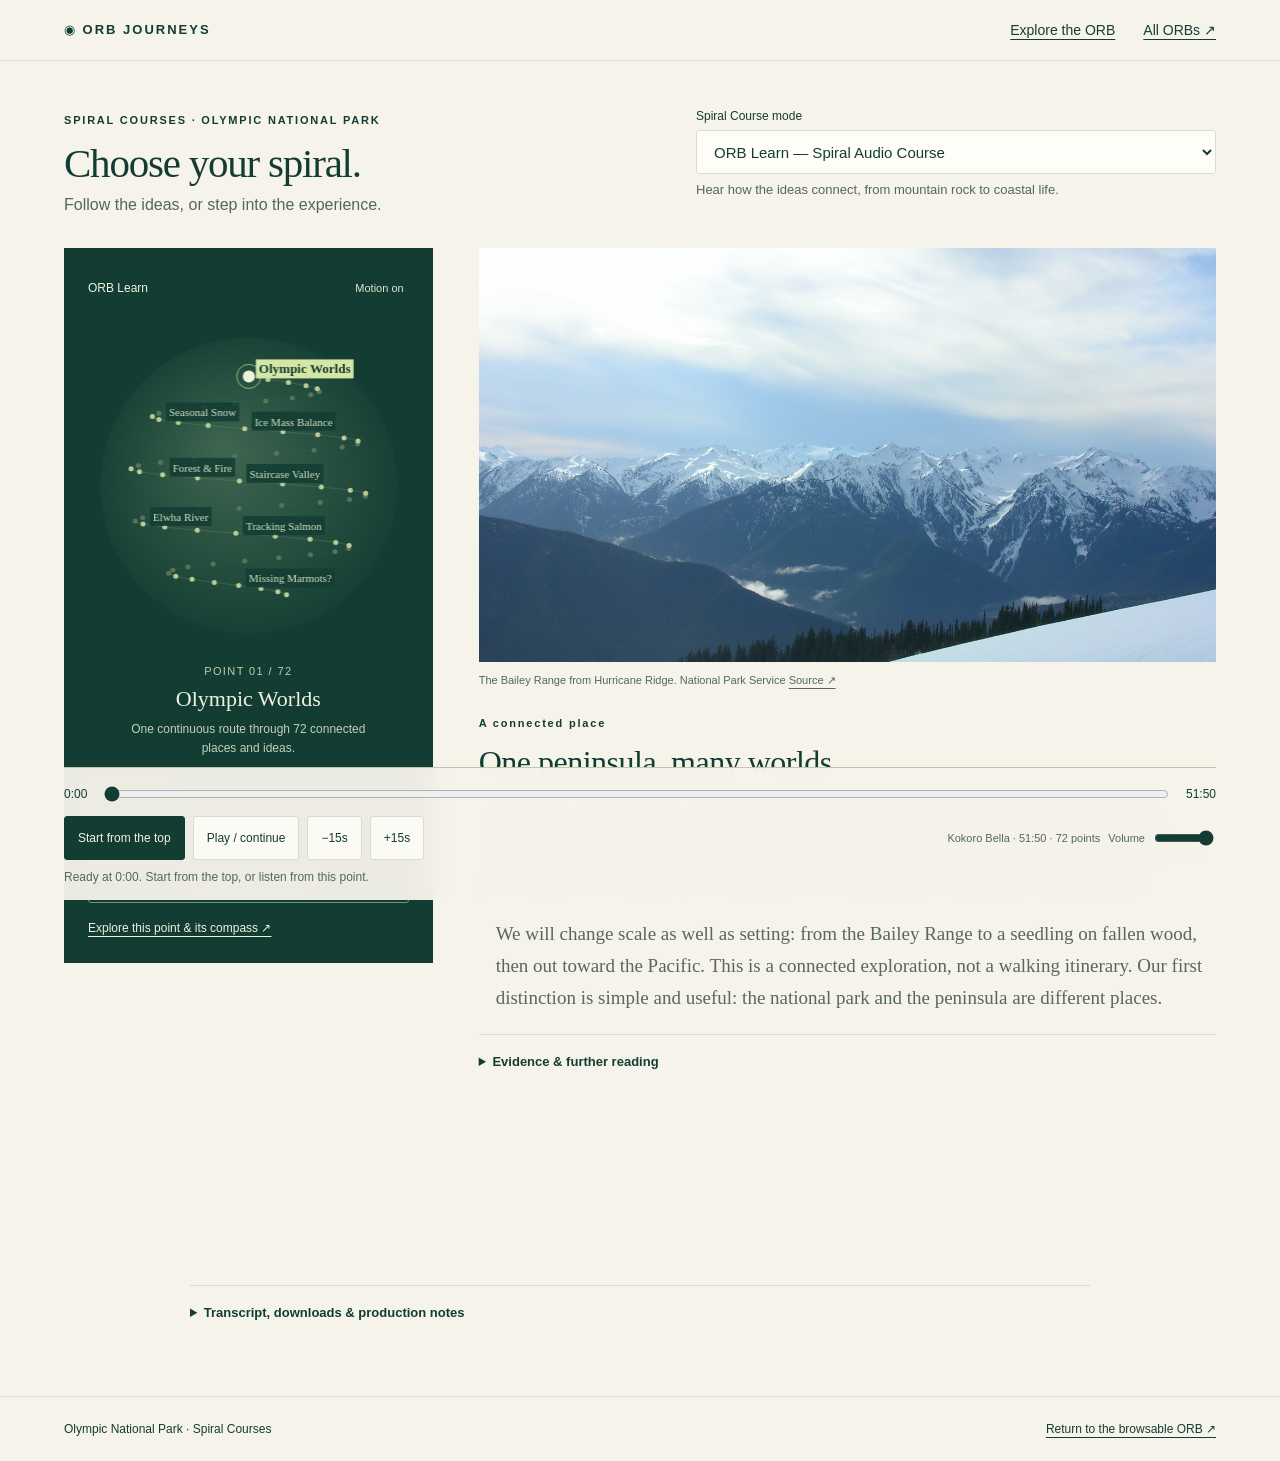
==== courses.html @ cd679525 "Add illustrated Learn and Feel course player Integrate both complete 72-point courses with local Bel" ====
<!doctype html>
<html lang="en"><head><meta charset="utf-8"><meta name="viewport" content="width=device-width, initial-scale=1"><meta name="theme-color" content="#102e29"><meta name="description" content="Explore Olympic through two complete Spiral Courses: ORB Learn and ORB Feel & Experience, with recorded Bella narration and 72 illustrated points."><title>Olympic · Spiral Courses</title><link rel="stylesheet" href="courses.css"></head>
<body><a class="skip" href="#passage">Skip to passage</a>
<header><a href="index.html" class="brand">◉ ORB JOURNEYS</a><nav><a href="index.html">Explore the ORB</a><a href="https://visualizationcreation.github.io/orb-archive/">All ORBs ↗</a></nav></header>
<main><div class="opening"><div><p class="eyebrow">SPIRAL COURSES · OLYMPIC NATIONAL PARK</p><h1>Choose your spiral.</h1><p class="intro">Follow the ideas, or step into the experience.</p></div><div class="mode-control"><label for="course-mode">Spiral Course mode</label><select id="course-mode"><option value="learn">ORB Learn — Spiral Audio Course</option><option value="feel">ORB Feel &amp; Experience — Guided Audio Journey</option></select><p id="mode-description"></p></div></div>
<section class="experience" aria-label="Narrated Olympic course">
<aside class="sphere-panel"><div class="sphere-top"><span id="course-label">ORB Learn</span><button id="motion" aria-pressed="true">Motion on</button></div><canvas id="course-orb" tabindex="0" role="img" aria-label="Course spiral: 72 word-labeled points from top to bottom. Use the point selector below to navigate."></canvas><div class="sphere-caption"><span id="point-counter"></span><strong id="sphere-title"></strong><p>One continuous route through 72 connected places and ideas.</p></div><label for="point-select">Choose a point</label><select id="point-select"></select><button id="listen-point">Listen from this point</button><a id="explore-point" href="index.html">Explore this point &amp; its compass ↗</a></aside>
<div class="subject"><figure><div class="image-stage"><img id="course-image" alt=""></div><figcaption id="image-caption"></figcaption></figure><article id="passage" tabindex="-1"><p class="eyebrow" id="chapter-name"></p><h2 id="point-title"></h2><div id="course-reading"></div><details id="evidence"><summary>Evidence &amp; further reading</summary><ul id="course-sources"></ul></details></article></div>
</section>
<section class="transport" aria-label="Playback controls"><div class="seek-line"><span id="elapsed">0:00</span><input type="range" id="seek" min="0" max="1" step="0.1" value="0" aria-label="Course position"><span id="duration">0:00</span></div><div class="transport-actions"><button id="start" class="primary">Start from the top</button><button id="play" disabled>Play</button><button id="back15" aria-label="Back fifteen seconds">−15s</button><button id="forward15" aria-label="Forward fifteen seconds">+15s</button><button id="resume-saved" hidden>Resume your spiral</button><span id="voice-label">Kokoro Bella · Recorded locally</span><label class="volume">Volume <input id="volume" type="range" min="0" max="1" step="0.05" value="1" aria-label="Narration volume"></label></div><p id="course-status" role="status" aria-live="polite">Preparing the course…</p></section>
<section class="course-details"><details><summary>Transcript, downloads &amp; production notes</summary><p>Both modes follow all 72 points. The highlighted paragraphs use measured narration timings. New illustrations are labeled; photographs retain their source credits. No local model is needed to listen.</p><p><a id="transcript-link" href="learn-course.md" download>Download this transcript</a> · <button id="print-course">Print transcript</button> · <a href="course-media.json">Image provenance</a> · <a href="courses.json">Course records</a></p><div id="audio-downloads"></div><p id="review-note"></p><p>The earlier 30-point recording remains available as a separate <a href="rest.html?start=beginning">historical Rest Journey</a>.</p></details><div id="print-transcript" class="print-only"></div></section>
</main><footer><span>Olympic National Park · Spiral Courses</span><a href="index.html">Return to the browsable ORB ↗</a></footer>
<audio id="course-audio" preload="auto"></audio><audio id="next-audio" preload="auto" hidden></audio><script src="courses-data.js"></script><script src="courses.js"></script></body></html>
---- courses.css ----
:root{--ink:#133d33;--paper:#f6f3eb;--accent:#d4e5a5;--line:#d7ddd0;--muted:#52685c;font-family:"Segoe UI",Arial,sans-serif;color:var(--ink);background:var(--paper);font-synthesis:none}*{box-sizing:border-box}body{margin:0}a{color:inherit;text-underline-offset:4px}button,select,input{font:inherit}button,select{color:inherit;border:1px solid var(--line);background:transparent;border-radius:3px;padding:10px 13px;min-height:44px;cursor:pointer}button:hover{background:#e2e9d4}button:disabled{opacity:.5;cursor:wait}button:focus-visible,select:focus-visible,a:focus-visible,input:focus-visible,canvas:focus-visible{outline:3px solid #849f4e;outline-offset:4px}[hidden]{display:none!important}.skip{position:fixed;top:-80px;left:20px;background:white;padding:12px;z-index:10}.skip:focus{top:10px}header{padding:22px 5vw;border-bottom:1px solid var(--line);display:flex;justify-content:space-between;gap:20px}.brand{font-size:13px;letter-spacing:2px;text-decoration:none;font-weight:700}nav{display:flex;gap:28px;font-size:14px}main{max-width:1560px;margin:auto;padding:40px 5vw 0}.opening{display:grid;grid-template-columns:1.1fr 1fr;gap:60px;align-items:center;margin-bottom:34px}.eyebrow{font-size:11px;letter-spacing:1.8px;font-weight:600;line-height:1.6}.opening h1{font:clamp(32px,3.2vw,49px)/1.1 Georgia,serif;margin:8px 0 10px;letter-spacing:-1.2px}.intro{font-size:16px;margin:0;color:var(--muted)}.mode-control label{font-size:12px;display:block;margin-bottom:7px}.mode-control select{width:100%;font-size:15px;background:#fffdf7}.mode-control p{font-size:13px;color:var(--muted);margin:8px 0}.experience{display:grid;grid-template-columns:minmax(280px,.75fr) minmax(0,1.5fr);gap:46px;align-items:start}.sphere-panel{background:var(--ink);color:#eef2df;padding:22px 24px 28px;position:sticky;top:20px}.sphere-top{display:flex;align-items:center;justify-content:space-between;gap:10px;font-size:12px}.sphere-top button{border:0;padding:5px;font-size:11px;min-height:36px;color:#dce8cf}.sphere-top button:hover{background:#ffffff14}canvas{display:block;width:100%;height:auto;aspect-ratio:1/1.12}.sphere-caption{text-align:center;margin:0 0 24px}.sphere-caption span{display:block;font-size:11px;letter-spacing:1.4px;color:#bdceaa}.sphere-caption strong{display:block;font:22px/1.25 Georgia,serif;margin:8px 0}.sphere-caption p{font-size:12px;color:#c1d0bd;line-height:1.6;margin:8px auto;max-width:260px}.sphere-panel label{display:block;font-size:12px;margin-bottom:8px}.sphere-panel select{width:100%;background:#214c40;border-color:#567764;font-size:12px;color:#eff2e5}.sphere-panel option{background:#163d32}.sphere-panel>a{display:block;font-size:12px;margin-top:18px}.sphere-panel>button{margin-top:10px;border-color:#71917b;font-size:13px;width:100%}.sphere-panel>button:hover{background:#ffffff18}.subject{min-width:0}figure{margin:0}.image-stage{background:#e7e7dc;aspect-ratio:16/9;overflow:hidden;display:grid;place-items:center}#course-image{width:100%;height:100%;object-fit:cover;animation:arrive .5s ease-out}#course-image.contain{object-fit:contain}figcaption{font-size:11px;line-height:1.6;color:var(--muted);margin:10px 0 25px}article h2{font:clamp(26px,2.5vw,37px)/1.16 Georgia,serif;margin:8px 0 20px;letter-spacing:-.5px}#course-reading{font:19px/1.7 Georgia,serif;max-width:760px}#course-reading p{margin:0 0 20px;padding-left:15px;border-left:2px solid transparent;transition:color .2s,border-color .2s}#course-reading p.speaking{border-color:#799750;color:#12372d}#course-reading p:not(.speaking){color:#58695b}details{border-top:1px solid var(--line);padding:16px 0;font-size:13px;line-height:1.7}summary{cursor:pointer;font-weight:600;min-height:28px}#course-sources{padding-left:20px}#course-sources li{margin:7px 0}.transport{position:sticky;bottom:0;background:#f6f3ebf5;backdrop-filter:blur(12px);border-top:1px solid #bdc9ad;padding:16px 0 10px;margin-top:32px;z-index:4}.seek-line{display:flex;align-items:center;gap:15px;font-variant-numeric:tabular-nums;font-size:12px}.seek-line input{flex:1;min-width:0;accent-color:var(--ink)}.transport-actions{display:flex;flex-wrap:wrap;align-items:center;gap:8px;margin-top:12px}.transport-actions button{font-size:12px;background:#fbfaf5}.transport-actions .primary{background:var(--ink);color:#f1f3de;border-color:var(--ink)}.transport-actions .primary:hover{background:#255a44}.transport-actions>span{font-size:11px;margin-left:auto;color:var(--muted)}.volume{display:flex;align-items:center;font-size:11px;gap:7px;color:var(--muted)}.volume input{width:60px;accent-color:var(--ink)}#course-status{font-size:12px;color:var(--muted);margin:10px 0 0;min-height:20px}.course-details{max-width:900px;margin:25px auto 50px}.course-details button{border:0;padding:0;min-height:0;text-decoration:underline;text-underline-offset:4px}#audio-downloads{display:flex;flex-wrap:wrap;gap:9px 20px;font-size:12px}footer{border-top:1px solid var(--line);padding:25px 5vw;display:flex;justify-content:space-between;gap:20px;font-size:12px}.print-only{display:none}@keyframes arrive{from{opacity:.2;transform:scale(1.015)}to{opacity:1;transform:scale(1)}}@media(min-width:1800px){main{padding-left:20px;padding-right:20px}}@media(max-width:850px){main{padding:25px 20px 0}.opening{gap:20px;grid-template-columns:1fr;margin-bottom:25px}.experience{gap:25px;grid-template-columns:minmax(230px,.8fr) minmax(0,1fr)}.sphere-panel{padding:18px}#course-reading{font-size:17px}.transport-actions>span{margin-left:0}}@media(max-width:620px){header{padding:17px 20px}nav{gap:14px;font-size:12px}.brand{font-size:10px;letter-spacing:1px}nav a:last-child{display:none}.experience{display:flex;flex-direction:column}.sphere-panel{width:100%;position:static;padding:18px 20px}.sphere-panel canvas{max-height:360px;aspect-ratio:1/1}.sphere-caption{margin-bottom:15px}.sphere-caption p{display:none}.sphere-panel label,.sphere-panel select{font-size:12px}.subject{width:100%}.mode-control select{font-size:13px}.transport{padding:12px 0 9px}.transport-actions{gap:6px}.transport-actions button{padding:9px 10px;min-height:42px}.transport-actions>span{width:100%;font-size:10px}.volume{display:none}.transport-actions #resume-saved{max-width:100%;white-space:normal;text-align:left}#course-reading{font-size:18px}.opening h1{font-size:34px}footer{flex-direction:column}.course-details{margin-bottom:30px}}@media(prefers-reduced-motion:reduce){*,*::before,*::after{animation:none!important;transition:none!important;scroll-behavior:auto!important}}@media print{header,.opening,.experience,.transport,.course-details>details,footer{display:none!important}main{padding:0;max-width:none}.course-details{margin:0;max-width:none}.print-only{display:block;color:#000;font:11pt/1.5 Georgia,serif}.print-only h1{font-size:24pt}.print-only h2{font-size:15pt;break-after:avoid}.print-only section{break-inside:avoid}.print-only a{color:#000}.print-only p{margin:10pt 0}.print-only small{font:9pt Arial,sans-serif}}
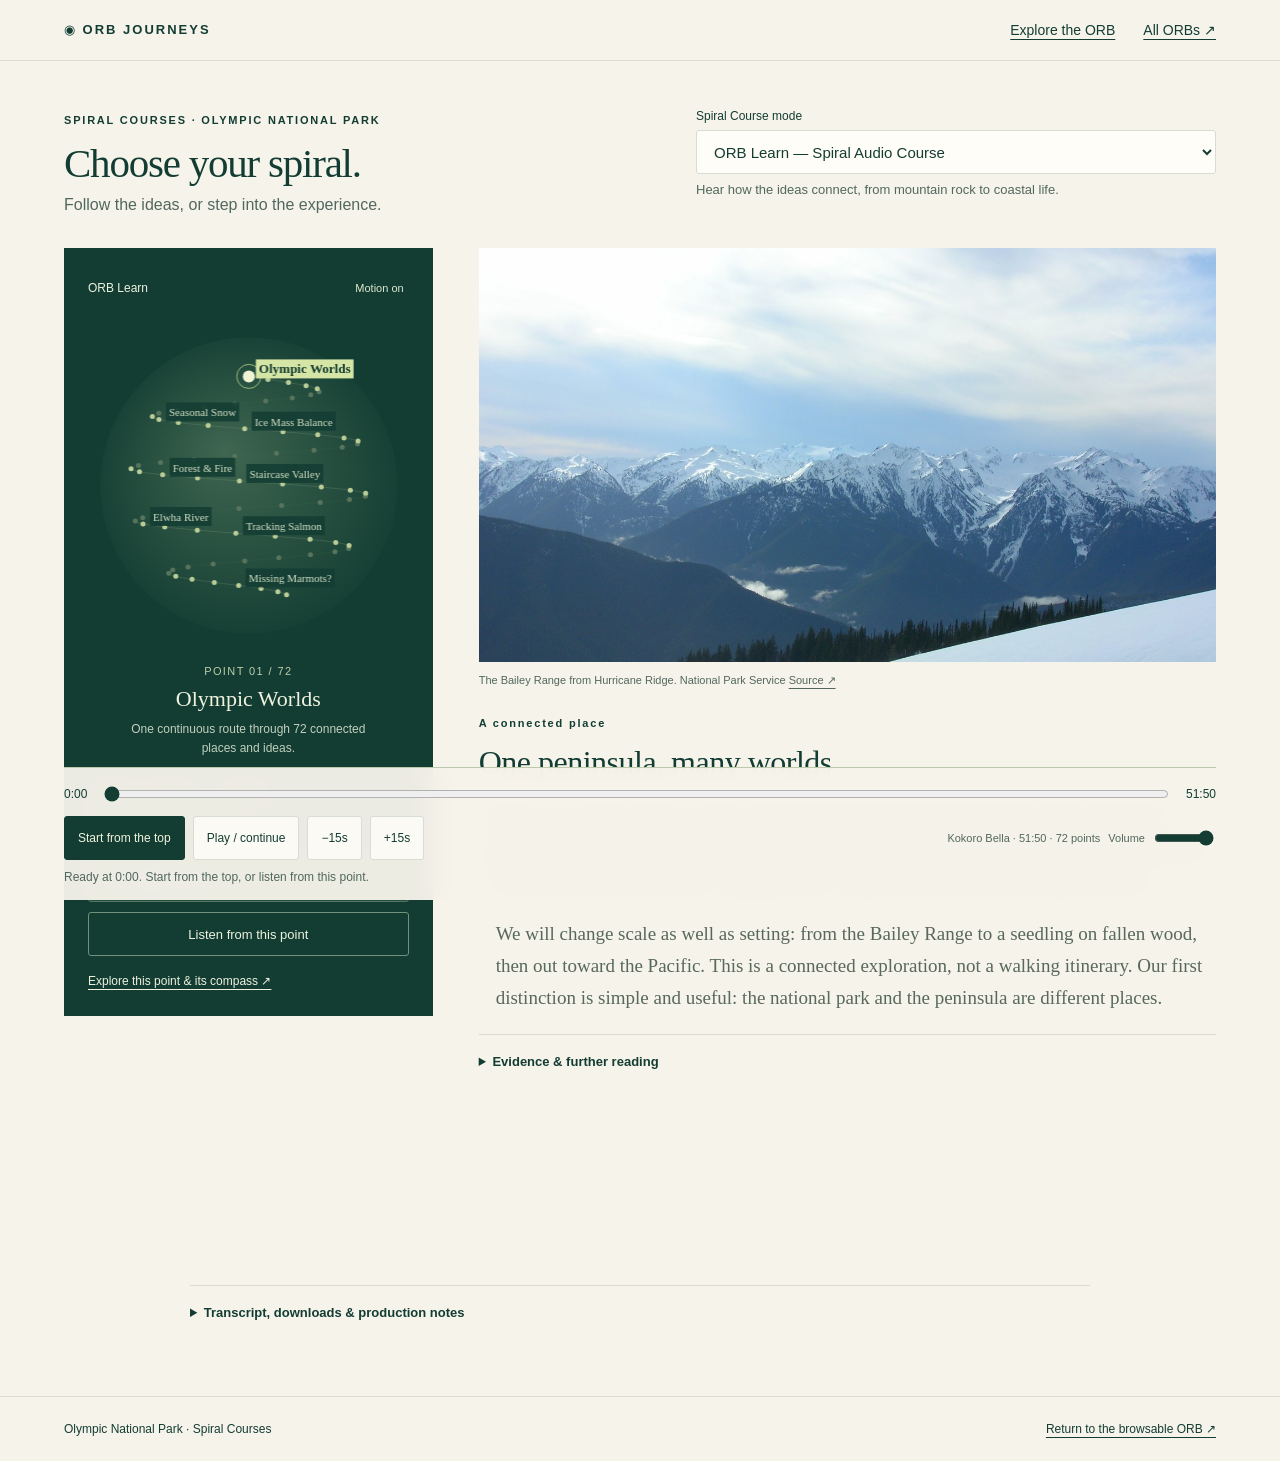
==== commit 1fe48bc7: "Use Up to broaden and Left/Right to rotate Use authored broader/deeper connections for Up/Down in bo" ====
--- a/courses.html
+++ b/courses.html
@@ -1,13 +1,13 @@
-<!doctype html>
-<html lang="en"><head><meta charset="utf-8"><meta name="viewport" content="width=device-width, initial-scale=1"><meta name="theme-color" content="#102e29"><meta name="description" content="Explore Olympic through two complete Spiral Courses: ORB Learn and ORB Feel & Experience, with recorded Bella narration and 72 illustrated points."><title>Olympic · Spiral Courses</title><link rel="stylesheet" href="courses.css"></head>
-<body><a class="skip" href="#passage">Skip to passage</a>
-<header><a href="index.html" class="brand">◉ ORB JOURNEYS</a><nav><a href="index.html">Explore the ORB</a><a href="https://visualizationcreation.github.io/orb-archive/">All ORBs ↗</a></nav></header>
-<main><div class="opening"><div><p class="eyebrow">SPIRAL COURSES · OLYMPIC NATIONAL PARK</p><h1>Choose your spiral.</h1><p class="intro">Follow the ideas, or step into the experience.</p></div><div class="mode-control"><label for="course-mode">Spiral Course mode</label><select id="course-mode"><option value="learn">ORB Learn — Spiral Audio Course</option><option value="feel">ORB Feel &amp; Experience — Guided Audio Journey</option></select><p id="mode-description"></p></div></div>
-<section class="experience" aria-label="Narrated Olympic course">
-<aside class="sphere-panel"><div class="sphere-top"><span id="course-label">ORB Learn</span><button id="motion" aria-pressed="true">Motion on</button></div><canvas id="course-orb" tabindex="0" role="img" aria-label="Course spiral: 72 word-labeled points from top to bottom. Use the point selector below to navigate."></canvas><div class="sphere-caption"><span id="point-counter"></span><strong id="sphere-title"></strong><p>One continuous route through 72 connected places and ideas.</p></div><label for="point-select">Choose a point</label><select id="point-select"></select><button id="listen-point">Listen from this point</button><a id="explore-point" href="index.html">Explore this point &amp; its compass ↗</a></aside>
-<div class="subject"><figure><div class="image-stage"><img id="course-image" alt=""></div><figcaption id="image-caption"></figcaption></figure><article id="passage" tabindex="-1"><p class="eyebrow" id="chapter-name"></p><h2 id="point-title"></h2><div id="course-reading"></div><details id="evidence"><summary>Evidence &amp; further reading</summary><ul id="course-sources"></ul></details></article></div>
-</section>
-<section class="transport" aria-label="Playback controls"><div class="seek-line"><span id="elapsed">0:00</span><input type="range" id="seek" min="0" max="1" step="0.1" value="0" aria-label="Course position"><span id="duration">0:00</span></div><div class="transport-actions"><button id="start" class="primary">Start from the top</button><button id="play" disabled>Play</button><button id="back15" aria-label="Back fifteen seconds">−15s</button><button id="forward15" aria-label="Forward fifteen seconds">+15s</button><button id="resume-saved" hidden>Resume your spiral</button><span id="voice-label">Kokoro Bella · Recorded locally</span><label class="volume">Volume <input id="volume" type="range" min="0" max="1" step="0.05" value="1" aria-label="Narration volume"></label></div><p id="course-status" role="status" aria-live="polite">Preparing the course…</p></section>
-<section class="course-details"><details><summary>Transcript, downloads &amp; production notes</summary><p>Both modes follow all 72 points. The highlighted paragraphs use measured narration timings. New illustrations are labeled; photographs retain their source credits. No local model is needed to listen.</p><p><a id="transcript-link" href="learn-course.md" download>Download this transcript</a> · <button id="print-course">Print transcript</button> · <a href="course-media.json">Image provenance</a> · <a href="courses.json">Course records</a></p><div id="audio-downloads"></div><p id="review-note"></p><p>The earlier 30-point recording remains available as a separate <a href="rest.html?start=beginning">historical Rest Journey</a>.</p></details><div id="print-transcript" class="print-only"></div></section>
-</main><footer><span>Olympic National Park · Spiral Courses</span><a href="index.html">Return to the browsable ORB ↗</a></footer>
-<audio id="course-audio" preload="auto"></audio><audio id="next-audio" preload="auto" hidden></audio><script src="courses-data.js"></script><script src="courses.js"></script></body></html>
+<!doctype html>
+<html lang="en"><head><meta charset="utf-8"><meta name="viewport" content="width=device-width, initial-scale=1"><meta name="theme-color" content="#102e29"><meta name="description" content="Explore Olympic through two complete Spiral Courses: ORB Learn and ORB Feel & Experience, with recorded Bella narration and 72 illustrated points."><title>Olympic · Spiral Courses</title><link rel="stylesheet" href="courses.css"></head>
+<body><a class="skip" href="#passage">Skip to passage</a>
+<header><a href="index.html" class="brand">◉ ORB JOURNEYS</a><nav><a href="index.html">Explore the ORB</a><a href="https://visualizationcreation.github.io/orb-archive/">All ORBs ↗</a></nav></header>
+<main><div class="opening"><div><p class="eyebrow">SPIRAL COURSES · OLYMPIC NATIONAL PARK</p><h1>Choose your spiral.</h1><p class="intro">Follow the ideas, or step into the experience.</p></div><div class="mode-control"><label for="course-mode">Spiral Course mode</label><select id="course-mode"><option value="learn">ORB Learn — Spiral Audio Course</option><option value="feel">ORB Feel &amp; Experience — Guided Audio Journey</option></select><p id="mode-description"></p></div></div>
+<section class="experience" aria-label="Narrated Olympic course">
+<aside class="sphere-panel"><div class="sphere-top"><span id="course-label">ORB Learn</span><button id="motion" aria-pressed="true">Motion on</button></div><canvas id="course-orb" tabindex="0" role="img" aria-label="Course spiral: 72 word-labeled points from top to bottom. Up broadens; Down deepens; Left and Right rotate. Brackets select previous and next course points."></canvas><div class="sphere-caption"><span id="point-counter"></span><strong id="sphere-title"></strong><p>One continuous route through 72 connected places and ideas.</p></div><p class="keyboard-guide">↑ Broader · ↓ Deeper · ← / → Rotate<br>[ / ] Previous / next course point</p><label for="point-select">Choose a point</label><select id="point-select"></select><button id="listen-point">Listen from this point</button><a id="explore-point" href="index.html">Explore this point &amp; its compass ↗</a></aside>
+<div class="subject"><figure><div class="image-stage"><img id="course-image" alt=""></div><figcaption id="image-caption"></figcaption></figure><article id="passage" tabindex="-1"><p class="eyebrow" id="chapter-name"></p><h2 id="point-title"></h2><div id="course-reading"></div><details id="evidence"><summary>Evidence &amp; further reading</summary><ul id="course-sources"></ul></details></article></div>
+</section>
+<section class="transport" aria-label="Playback controls"><div class="seek-line"><span id="elapsed">0:00</span><input type="range" id="seek" min="0" max="1" step="0.1" value="0" aria-label="Course position"><span id="duration">0:00</span></div><div class="transport-actions"><button id="start" class="primary">Start from the top</button><button id="play" disabled>Play</button><button id="back15" aria-label="Back fifteen seconds">−15s</button><button id="forward15" aria-label="Forward fifteen seconds">+15s</button><button id="resume-saved" hidden>Resume your spiral</button><span id="voice-label">Kokoro Bella · Recorded locally</span><label class="volume">Volume <input id="volume" type="range" min="0" max="1" step="0.05" value="1" aria-label="Narration volume"></label></div><p id="course-status" role="status" aria-live="polite">Preparing the course…</p></section>
+<section class="course-details"><details><summary>Transcript, downloads &amp; production notes</summary><p>Both modes follow all 72 points. The highlighted paragraphs use measured narration timings. New illustrations are labeled; photographs retain their source credits. No local model is needed to listen.</p><p><a id="transcript-link" href="learn-course.md" download>Download this transcript</a> · <button id="print-course">Print transcript</button> · <a href="course-media.json">Image provenance</a> · <a href="courses.json">Course records</a></p><div id="audio-downloads"></div><p id="review-note"></p><p>The earlier 30-point recording remains available as a separate <a href="rest.html?start=beginning">historical Rest Journey</a>.</p></details><div id="print-transcript" class="print-only"></div></section>
+</main><footer><span>Olympic National Park · Spiral Courses</span><a href="index.html">Return to the browsable ORB ↗</a></footer>
+<audio id="course-audio" preload="auto"></audio><audio id="next-audio" preload="auto" hidden></audio><script src="courses-data.js"></script><script src="courses.js"></script></body></html>
--- a/courses.css
+++ b/courses.css
@@ -1 +1,3 @@
-:root{--ink:#133d33;--paper:#f6f3eb;--accent:#d4e5a5;--line:#d7ddd0;--muted:#52685c;font-family:"Segoe UI",Arial,sans-serif;color:var(--ink);background:var(--paper);font-synthesis:none}*{box-sizing:border-box}body{margin:0}a{color:inherit;text-underline-offset:4px}button,select,input{font:inherit}button,select{color:inherit;border:1px solid var(--line);background:transparent;border-radius:3px;padding:10px 13px;min-height:44px;cursor:pointer}button:hover{background:#e2e9d4}button:disabled{opacity:.5;cursor:wait}button:focus-visible,select:focus-visible,a:focus-visible,input:focus-visible,canvas:focus-visible{outline:3px solid #849f4e;outline-offset:4px}[hidden]{display:none!important}.skip{position:fixed;top:-80px;left:20px;background:white;padding:12px;z-index:10}.skip:focus{top:10px}header{padding:22px 5vw;border-bottom:1px solid var(--line);display:flex;justify-content:space-between;gap:20px}.brand{font-size:13px;letter-spacing:2px;text-decoration:none;font-weight:700}nav{display:flex;gap:28px;font-size:14px}main{max-width:1560px;margin:auto;padding:40px 5vw 0}.opening{display:grid;grid-template-columns:1.1fr 1fr;gap:60px;align-items:center;margin-bottom:34px}.eyebrow{font-size:11px;letter-spacing:1.8px;font-weight:600;line-height:1.6}.opening h1{font:clamp(32px,3.2vw,49px)/1.1 Georgia,serif;margin:8px 0 10px;letter-spacing:-1.2px}.intro{font-size:16px;margin:0;color:var(--muted)}.mode-control label{font-size:12px;display:block;margin-bottom:7px}.mode-control select{width:100%;font-size:15px;background:#fffdf7}.mode-control p{font-size:13px;color:var(--muted);margin:8px 0}.experience{display:grid;grid-template-columns:minmax(280px,.75fr) minmax(0,1.5fr);gap:46px;align-items:start}.sphere-panel{background:var(--ink);color:#eef2df;padding:22px 24px 28px;position:sticky;top:20px}.sphere-top{display:flex;align-items:center;justify-content:space-between;gap:10px;font-size:12px}.sphere-top button{border:0;padding:5px;font-size:11px;min-height:36px;color:#dce8cf}.sphere-top button:hover{background:#ffffff14}canvas{display:block;width:100%;height:auto;aspect-ratio:1/1.12}.sphere-caption{text-align:center;margin:0 0 24px}.sphere-caption span{display:block;font-size:11px;letter-spacing:1.4px;color:#bdceaa}.sphere-caption strong{display:block;font:22px/1.25 Georgia,serif;margin:8px 0}.sphere-caption p{font-size:12px;color:#c1d0bd;line-height:1.6;margin:8px auto;max-width:260px}.sphere-panel label{display:block;font-size:12px;margin-bottom:8px}.sphere-panel select{width:100%;background:#214c40;border-color:#567764;font-size:12px;color:#eff2e5}.sphere-panel option{background:#163d32}.sphere-panel>a{display:block;font-size:12px;margin-top:18px}.sphere-panel>button{margin-top:10px;border-color:#71917b;font-size:13px;width:100%}.sphere-panel>button:hover{background:#ffffff18}.subject{min-width:0}figure{margin:0}.image-stage{background:#e7e7dc;aspect-ratio:16/9;overflow:hidden;display:grid;place-items:center}#course-image{width:100%;height:100%;object-fit:cover;animation:arrive .5s ease-out}#course-image.contain{object-fit:contain}figcaption{font-size:11px;line-height:1.6;color:var(--muted);margin:10px 0 25px}article h2{font:clamp(26px,2.5vw,37px)/1.16 Georgia,serif;margin:8px 0 20px;letter-spacing:-.5px}#course-reading{font:19px/1.7 Georgia,serif;max-width:760px}#course-reading p{margin:0 0 20px;padding-left:15px;border-left:2px solid transparent;transition:color .2s,border-color .2s}#course-reading p.speaking{border-color:#799750;color:#12372d}#course-reading p:not(.speaking){color:#58695b}details{border-top:1px solid var(--line);padding:16px 0;font-size:13px;line-height:1.7}summary{cursor:pointer;font-weight:600;min-height:28px}#course-sources{padding-left:20px}#course-sources li{margin:7px 0}.transport{position:sticky;bottom:0;background:#f6f3ebf5;backdrop-filter:blur(12px);border-top:1px solid #bdc9ad;padding:16px 0 10px;margin-top:32px;z-index:4}.seek-line{display:flex;align-items:center;gap:15px;font-variant-numeric:tabular-nums;font-size:12px}.seek-line input{flex:1;min-width:0;accent-color:var(--ink)}.transport-actions{display:flex;flex-wrap:wrap;align-items:center;gap:8px;margin-top:12px}.transport-actions button{font-size:12px;background:#fbfaf5}.transport-actions .primary{background:var(--ink);color:#f1f3de;border-color:var(--ink)}.transport-actions .primary:hover{background:#255a44}.transport-actions>span{font-size:11px;margin-left:auto;color:var(--muted)}.volume{display:flex;align-items:center;font-size:11px;gap:7px;color:var(--muted)}.volume input{width:60px;accent-color:var(--ink)}#course-status{font-size:12px;color:var(--muted);margin:10px 0 0;min-height:20px}.course-details{max-width:900px;margin:25px auto 50px}.course-details button{border:0;padding:0;min-height:0;text-decoration:underline;text-underline-offset:4px}#audio-downloads{display:flex;flex-wrap:wrap;gap:9px 20px;font-size:12px}footer{border-top:1px solid var(--line);padding:25px 5vw;display:flex;justify-content:space-between;gap:20px;font-size:12px}.print-only{display:none}@keyframes arrive{from{opacity:.2;transform:scale(1.015)}to{opacity:1;transform:scale(1)}}@media(min-width:1800px){main{padding-left:20px;padding-right:20px}}@media(max-width:850px){main{padding:25px 20px 0}.opening{gap:20px;grid-template-columns:1fr;margin-bottom:25px}.experience{gap:25px;grid-template-columns:minmax(230px,.8fr) minmax(0,1fr)}.sphere-panel{padding:18px}#course-reading{font-size:17px}.transport-actions>span{margin-left:0}}@media(max-width:620px){header{padding:17px 20px}nav{gap:14px;font-size:12px}.brand{font-size:10px;letter-spacing:1px}nav a:last-child{display:none}.experience{display:flex;flex-direction:column}.sphere-panel{width:100%;position:static;padding:18px 20px}.sphere-panel canvas{max-height:360px;aspect-ratio:1/1}.sphere-caption{margin-bottom:15px}.sphere-caption p{display:none}.sphere-panel label,.sphere-panel select{font-size:12px}.subject{width:100%}.mode-control select{font-size:13px}.transport{padding:12px 0 9px}.transport-actions{gap:6px}.transport-actions button{padding:9px 10px;min-height:42px}.transport-actions>span{width:100%;font-size:10px}.volume{display:none}.transport-actions #resume-saved{max-width:100%;white-space:normal;text-align:left}#course-reading{font-size:18px}.opening h1{font-size:34px}footer{flex-direction:column}.course-details{margin-bottom:30px}}@media(prefers-reduced-motion:reduce){*,*::before,*::after{animation:none!important;transition:none!important;scroll-behavior:auto!important}}@media print{header,.opening,.experience,.transport,.course-details>details,footer{display:none!important}main{padding:0;max-width:none}.course-details{margin:0;max-width:none}.print-only{display:block;color:#000;font:11pt/1.5 Georgia,serif}.print-only h1{font-size:24pt}.print-only h2{font-size:15pt;break-after:avoid}.print-only section{break-inside:avoid}.print-only a{color:#000}.print-only p{margin:10pt 0}.print-only small{font:9pt Arial,sans-serif}}
+:root{--ink:#133d33;--paper:#f6f3eb;--accent:#d4e5a5;--line:#d7ddd0;--muted:#52685c;font-family:"Segoe UI",Arial,sans-serif;color:var(--ink);background:var(--paper);font-synthesis:none}*{box-sizing:border-box}body{margin:0}a{color:inherit;text-underline-offset:4px}button,select,input{font:inherit}button,select{color:inherit;border:1px solid var(--line);background:transparent;border-radius:3px;padding:10px 13px;min-height:44px;cursor:pointer}button:hover{background:#e2e9d4}button:disabled{opacity:.5;cursor:wait}button:focus-visible,select:focus-visible,a:focus-visible,input:focus-visible,canvas:focus-visible{outline:3px solid #849f4e;outline-offset:4px}[hidden]{display:none!important}.skip{position:fixed;top:-80px;left:20px;background:white;padding:12px;z-index:10}.skip:focus{top:10px}header{padding:22px 5vw;border-bottom:1px solid var(--line);display:flex;justify-content:space-between;gap:20px}.brand{font-size:13px;letter-spacing:2px;text-decoration:none;font-weight:700}nav{display:flex;gap:28px;font-size:14px}main{max-width:1560px;margin:auto;padding:40px 5vw 0}.opening{display:grid;grid-template-columns:1.1fr 1fr;gap:60px;align-items:center;margin-bottom:34px}.eyebrow{font-size:11px;letter-spacing:1.8px;font-weight:600;line-height:1.6}.opening h1{font:clamp(32px,3.2vw,49px)/1.1 Georgia,serif;margin:8px 0 10px;letter-spacing:-1.2px}.intro{font-size:16px;margin:0;color:var(--muted)}.mode-control label{font-size:12px;display:block;margin-bottom:7px}.mode-control select{width:100%;font-size:15px;background:#fffdf7}.mode-control p{font-size:13px;color:var(--muted);margin:8px 0}.experience{display:grid;grid-template-columns:minmax(280px,.75fr) minmax(0,1.5fr);gap:46px;align-items:start}.sphere-panel{background:var(--ink);color:#eef2df;padding:22px 24px 28px;position:sticky;top:20px}.sphere-top{display:flex;align-items:center;justify-content:space-between;gap:10px;font-size:12px}.sphere-top button{border:0;padding:5px;font-size:11px;min-height:36px;color:#dce8cf}.sphere-top button:hover{background:#ffffff14}canvas{display:block;width:100%;height:auto;aspect-ratio:1/1.12}.sphere-caption{text-align:center;margin:0 0 24px}.sphere-caption span{display:block;font-size:11px;letter-spacing:1.4px;color:#bdceaa}.sphere-caption strong{display:block;font:22px/1.25 Georgia,serif;margin:8px 0}.sphere-caption p{font-size:12px;color:#c1d0bd;line-height:1.6;margin:8px auto;max-width:260px}.sphere-panel label{display:block;font-size:12px;margin-bottom:8px}.sphere-panel select{width:100%;background:#214c40;border-color:#567764;font-size:12px;color:#eff2e5}.sphere-panel option{background:#163d32}.sphere-panel>a{display:block;font-size:12px;margin-top:18px}.sphere-panel>button{margin-top:10px;border-color:#71917b;font-size:13px;width:100%}.sphere-panel>button:hover{background:#ffffff18}.subject{min-width:0}figure{margin:0}.image-stage{background:#e7e7dc;aspect-ratio:16/9;overflow:hidden;display:grid;place-items:center}#course-image{width:100%;height:100%;object-fit:cover;animation:arrive .5s ease-out}#course-image.contain{object-fit:contain}figcaption{font-size:11px;line-height:1.6;color:var(--muted);margin:10px 0 25px}article h2{font:clamp(26px,2.5vw,37px)/1.16 Georgia,serif;margin:8px 0 20px;letter-spacing:-.5px}#course-reading{font:19px/1.7 Georgia,serif;max-width:760px}#course-reading p{margin:0 0 20px;padding-left:15px;border-left:2px solid transparent;transition:color .2s,border-color .2s}#course-reading p.speaking{border-color:#799750;color:#12372d}#course-reading p:not(.speaking){color:#58695b}details{border-top:1px solid var(--line);padding:16px 0;font-size:13px;line-height:1.7}summary{cursor:pointer;font-weight:600;min-height:28px}#course-sources{padding-left:20px}#course-sources li{margin:7px 0}.transport{position:sticky;bottom:0;background:#f6f3ebf5;backdrop-filter:blur(12px);border-top:1px solid #bdc9ad;padding:16px 0 10px;margin-top:32px;z-index:4}.seek-line{display:flex;align-items:center;gap:15px;font-variant-numeric:tabular-nums;font-size:12px}.seek-line input{flex:1;min-width:0;accent-color:var(--ink)}.transport-actions{display:flex;flex-wrap:wrap;align-items:center;gap:8px;margin-top:12px}.transport-actions button{font-size:12px;background:#fbfaf5}.transport-actions .primary{background:var(--ink);color:#f1f3de;border-color:var(--ink)}.transport-actions .primary:hover{background:#255a44}.transport-actions>span{font-size:11px;margin-left:auto;color:var(--muted)}.volume{display:flex;align-items:center;font-size:11px;gap:7px;color:var(--muted)}.volume input{width:60px;accent-color:var(--ink)}#course-status{font-size:12px;color:var(--muted);margin:10px 0 0;min-height:20px}.course-details{max-width:900px;margin:25px auto 50px}.course-details button{border:0;padding:0;min-height:0;text-decoration:underline;text-underline-offset:4px}#audio-downloads{display:flex;flex-wrap:wrap;gap:9px 20px;font-size:12px}footer{border-top:1px solid var(--line);padding:25px 5vw;display:flex;justify-content:space-between;gap:20px;font-size:12px}.print-only{display:none}@keyframes arrive{from{opacity:.2;transform:scale(1.015)}to{opacity:1;transform:scale(1)}}@media(min-width:1800px){main{padding-left:20px;padding-right:20px}}@media(max-width:850px){main{padding:25px 20px 0}.opening{gap:20px;grid-template-columns:1fr;margin-bottom:25px}.experience{gap:25px;grid-template-columns:minmax(230px,.8fr) minmax(0,1fr)}.sphere-panel{padding:18px}#course-reading{font-size:17px}.transport-actions>span{margin-left:0}}@media(max-width:620px){header{padding:17px 20px}nav{gap:14px;font-size:12px}.brand{font-size:10px;letter-spacing:1px}nav a:last-child{display:none}.experience{display:flex;flex-direction:column}.sphere-panel{width:100%;position:static;padding:18px 20px}.sphere-panel canvas{max-height:360px;aspect-ratio:1/1}.sphere-caption{margin-bottom:15px}.sphere-caption p{display:none}.sphere-panel label,.sphere-panel select{font-size:12px}.subject{width:100%}.mode-control select{font-size:13px}.transport{padding:12px 0 9px}.transport-actions{gap:6px}.transport-actions button{padding:9px 10px;min-height:42px}.transport-actions>span{width:100%;font-size:10px}.volume{display:none}.transport-actions #resume-saved{max-width:100%;white-space:normal;text-align:left}#course-reading{font-size:18px}.opening h1{font-size:34px}footer{flex-direction:column}.course-details{margin-bottom:30px}}@media(prefers-reduced-motion:reduce){*,*::before,*::after{animation:none!important;transition:none!important;scroll-behavior:auto!important}}@media print{header,.opening,.experience,.transport,.course-details>details,footer{display:none!important}main{padding:0;max-width:none}.course-details{margin:0;max-width:none}.print-only{display:block;color:#000;font:11pt/1.5 Georgia,serif}.print-only h1{font-size:24pt}.print-only h2{font-size:15pt;break-after:avoid}.print-only section{break-inside:avoid}.print-only a{color:#000}.print-only p{margin:10pt 0}.print-only small{font:9pt Arial,sans-serif}}
+
+.keyboard-guide{font-size:11px;line-height:1.7;color:#c1d0bd;margin:16px 0}
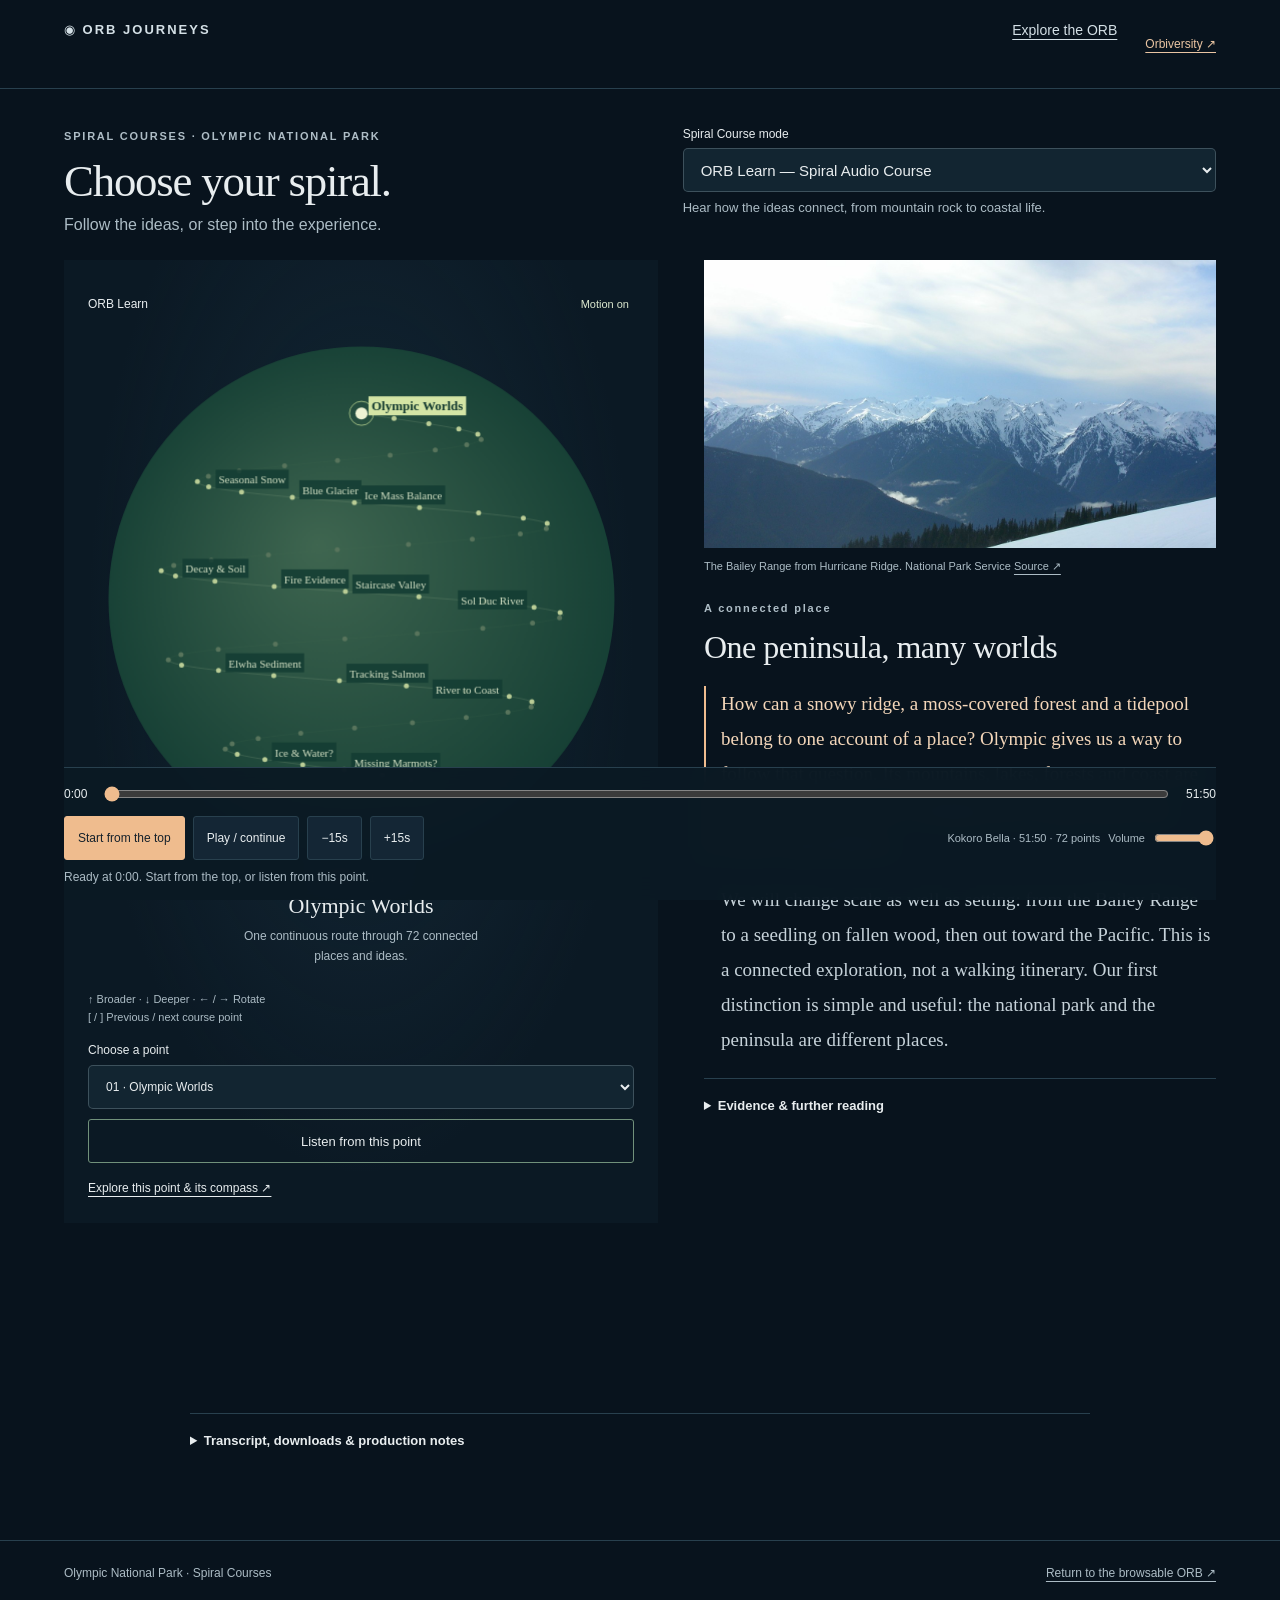
==== commit 1c6cc571: "Unify Olympic readers with Orbiversity Apply a spacious responsive night palette to the atlas and it" ====
--- a/courses.html
+++ b/courses.html
@@ -1,13 +1,462 @@
 <!doctype html>
-<html lang="en"><head><meta charset="utf-8"><meta name="viewport" content="width=device-width, initial-scale=1"><meta name="theme-color" content="#102e29"><meta name="description" content="Explore Olympic through two complete Spiral Courses: ORB Learn and ORB Feel & Experience, with recorded Bella narration and 72 illustrated points."><title>Olympic · Spiral Courses</title><link rel="stylesheet" href="courses.css"></head>
-<body><a class="skip" href="#passage">Skip to passage</a>
+<html lang="en"><head><meta charset="utf-8"><meta name="viewport" content="width=device-width, initial-scale=1"><meta name="theme-color" content="#102e29"><meta name="description" content="Explore Olympic through two complete Spiral Courses: ORB Learn and ORB Feel & Experience, with recorded Bella narration and 72 illustrated points."><title>Olympic · Spiral Courses</title><link rel="stylesheet" href="courses.css?v=forest-1"><!-- ORB-READER-STANDARD:STYLE:START -->
+<style id="orb-reader-standard">
+/* ORB reader standard 1.0.0. Presentation only; authored content keeps its identity. */
+@media screen {
+html:has(body[data-orb-reader]){color-scheme:dark;background:#08131d;scroll-padding-top:24px}
+body[data-orb-reader]{background:#08131d;color:#e8edef;font-family:Inter,"Segoe UI",Arial,sans-serif;font-synthesis:none;--reader-ink:#e8edef;--reader-muted:#acbcc5;--reader-line:#b5c9d326;--reader-accent:#efbc8e}
+body[data-orb-reader] :is(button,input,textarea,select){font-family:inherit}
+body[data-orb-reader] :is(button,summary,select){min-height:44px;touch-action:manipulation}
+body[data-orb-reader] :is(a,button,summary,input,textarea,select):focus-visible{outline:2px solid #efbc8e;outline-offset:4px}
+body[data-orb-reader] :is(button,a,summary){transition:color .18s,background-color .18s,border-color .18s}
+body[data-orb-reader] :is(input:not([type=range]):not([type=checkbox]):not([type=radio]),textarea,select){background:#122531;color:#e8edef;border-color:#b5c9d344;border-radius:5px}
+body[data-orb-reader] :is(dialog,.modal){background:#10222e;color:#e8edef;border-color:#b5c9d340;border-radius:8px}
+body[data-orb-reader] dialog::backdrop{background:#020812bd;backdrop-filter:blur(6px)}
+body[data-orb-reader] :is(header,.site-header,.topbar){background:#08131d;color:#e8edef;border-color:#b5c9d326}
+body[data-orb-reader] :is(header,.site-header,.topbar) a{color:#d4e0e6}
+body[data-orb-reader] :is(header,.site-header,.topbar) a:hover{color:#efbc8e}
+body[data-orb-reader] :is(.reader,.reader-panel,.content-column,article.reading){background:#0c1b26;color:#e8edef}
+body[data-orb-reader] :is(.reader,.reader-panel,.content-column,article.reading) :is(p,li){overflow-wrap:break-word}
+body[data-orb-reader] :is(.reader,.reader-panel,.content-column,article.reading) a{color:#e8c8a9}
+body[data-orb-reader] :is(.map-panel,.map-pane,.navigator,.orb-column,.sphere-panel){background:#091722;color:#e8edef;border-color:#b5c9d326}
+body[data-orb-reader] :is(.eyebrow,.kicker,.meta,.map-caption,.map-note,.note-status,.anchor){color:#aebdc6}
+body[data-orb-reader] :is(footer,.utility-bar,.below,.page-footer){color:#acbcc5;border-color:#b5c9d326}
+body[data-orb-reader] :is(.transport,.listen,.music-player,.film-player){background:#10222e;color:#e8edef;border-color:#b5c9d32c}
+body[data-orb-reader] :is(.compass,.directions,.thread-compass) button{color:#d2dfe6;background:#112530;border-color:#b5c9d32c;border-radius:5px}
+body[data-orb-reader] :is(.compass,.directions,.thread-compass) button:hover:not(:disabled){background:#1b3340;border-color:#efbc8e77;color:#fff}
+body[data-orb-reader] :is(.primary,.solid,.chosen){background:#ebbe97;color:#14212b;border-color:#ebbe97}
+body[data-orb-reader] button:disabled{opacity:.5}
+body[data-orb-reader] .reader-disclosure{border:0;border-top:1px solid #b5c9d326;padding:0;margin:18px 0 0;color:#e8edef}
+body[data-orb-reader] .reader-disclosure>summary{display:flex;align-items:center;gap:12px;cursor:pointer;font-size:13px;letter-spacing:0;font-weight:400;list-style:none;margin:0;padding:12px 0;color:#d0dee6}
+body[data-orb-reader] .reader-disclosure>summary::after{content:'+';margin-left:auto;color:#efbc8e;font-size:18px}
+body[data-orb-reader] .reader-disclosure[open]>summary::after{content:'−'}
+body[data-orb-reader] .reader-disclosure>summary::-webkit-details-marker{display:none}
+.reader-reaches{max-width:1600px;margin:0 auto;padding:35px clamp(22px,4vw,64px) 42px;border-top:1px solid #b5c9d326;color:#e8edef;font:14px/1.7 Inter,"Segoe UI",Arial,sans-serif;background:#0a1822}
+.reader-reaches h2{font:400 22px/1.3 Inter,"Segoe UI",Arial,sans-serif;letter-spacing:-.3px;margin:0 0 5px}
+.reader-reaches>p{color:#a9becb;font-size:13px;margin:0 0 22px}
+.reader-reach-list{display:grid;grid-template-columns:repeat(2,minmax(0,1fr));gap:24px 45px;list-style:none;padding:0;margin:0}
+.reader-reach-list li{display:grid;grid-template-columns:34px 1fr;column-gap:14px;align-content:start}
+.reader-reach-list li::before{content:'';grid-column:1;grid-row:1/4;width:28px;height:28px;margin-top:7px;border-radius:50%;background:radial-gradient(circle at 29% 24%,#f8eddd,#acc4ca 17%,#537d91 40%,#142a3c 70%,#08131d 88%);box-shadow:0 0 20px #aac7df26}
+.reader-reach-list a{grid-column:2;color:#f0d5bc;text-decoration:none;min-height:44px;display:flex;align-items:center;font-size:15px}
+.reader-reach-list a:hover{text-decoration:underline;text-underline-offset:5px}
+.reader-reach-list span{grid-column:2;font-size:12px;color:#a9becb;max-width:550px}
+.reader-library-return{display:inline-flex;align-items:center;min-height:44px;color:#eac5a3!important;font-size:12px;margin-top:20px}
+.reader-return-bar{display:flex;justify-content:flex-end;align-items:center;min-height:60px;padding:6px 4vw;background:#08131d;border-bottom:1px solid #b5c9d326}
+body[data-orb-reader="semantic"] h1{font-size:clamp(28px,3.2vw,42px);font-weight:400;margin:26px 4vw}
+body[data-orb-reader="semantic"] .portable-layout{grid-template-columns:minmax(0,1.1fr) minmax(0,1fr);margin:0 4vw 40px;gap:40px}
+body[data-orb-reader="semantic"] #orb-canvas{height:440px}
+body[data-orb-reader="semantic"] .reading p{color:#c6d4dd;font-size:16px;line-height:1.85;max-width:65ch}
+body[data-orb-reader="semantic"] button{background:#112530;color:#d9e5ec;border-color:#b5c9d333}
+body[data-orb-reader="semantic"] button[aria-current=true]{border-color:#efbc8e;color:#efbc8e}
+/* The field guide is the reference composition. */
+body[data-orb-reader="the-orb-skill"]{--paper:#08131d;--background:#08131d;--white:#112530;--ink:#e8edef;--muted:#acbcc5;--line:#b5c9d326;--accent:#efbc8e;--green:#efbc8e;--soft:#112530;--serif:Inter,"Segoe UI",Arial,sans-serif;--sans:Inter,"Segoe UI",Arial,sans-serif}
+body[data-orb-reader="the-orb-skill"] .header-inner{max-width:1600px;padding:0 4vw;min-height:64px}
+body[data-orb-reader="the-orb-skill"] .brand{font-size:23px;font-weight:450}
+body[data-orb-reader="the-orb-skill"] .brand::before{width:25px;height:25px;background:radial-gradient(circle at 29% 24%,#f8eddd,#acc4ca 17%,#537d91 40%,#142a3c 70%,#08131d 88%)}
+body[data-orb-reader="the-orb-skill"] .nav{font-size:12px;gap:24px}
+body[data-orb-reader="the-orb-skill"] .attribution{font-size:10px;color:#91a7b4}
+body[data-orb-reader="the-orb-skill"] .field-tools{max-width:1600px;padding:7px 4vw 0}
+body[data-orb-reader="the-orb-skill"] .field-tools .topnav{font-size:11px;gap:22px}
+body[data-orb-reader="the-orb-skill"] .field-tools button{color:#acbcc5}
+body[data-orb-reader="the-orb-skill"] .field-banner{max-width:1600px;padding:8px 4vw 25px}
+body[data-orb-reader="the-orb-skill"] .workspace-heading{min-height:0;background:none;border:0;border-radius:0;padding:0;gap:8px;overflow:visible}
+body[data-orb-reader="the-orb-skill"] .workspace-heading::before,body[data-orb-reader="the-orb-skill"] .workspace-heading::after{display:none}
+body[data-orb-reader="the-orb-skill"] .workspace-heading h1{font-size:30px;font-weight:400;letter-spacing:-.8px;max-width:100%}
+body[data-orb-reader="the-orb-skill"] .workspace-heading p{font-size:13px;color:#9eb3c0;max-width:none}
+body[data-orb-reader="the-orb-skill"] .workspace{max-width:1600px;padding:0;grid-template-columns:minmax(0,1.15fr) minmax(0,1fr);min-height:0;border-top:1px solid #b5c9d326}
+body[data-orb-reader="the-orb-skill"] .map-panel{padding:25px clamp(24px,3vw,48px) 30px;background:radial-gradient(ellipse at 50% 43%,#1630427a,transparent 62%),#091722}
+body[data-orb-reader="the-orb-skill"] .sticky-map{position:sticky;top:20px}
+body[data-orb-reader="the-orb-skill"] .map-toolbar{font-size:12px}
+body[data-orb-reader="the-orb-skill"] .view-switch{gap:22px}
+body[data-orb-reader="the-orb-skill"] .orb-stage{height:clamp(330px,36vw,505px);max-width:720px}
+body[data-orb-reader="the-orb-skill"] #globe>circle{fill:transparent;stroke:#a8c9dd50;stroke-width:.7}
+body[data-orb-reader="the-orb-skill"] #grid path{stroke:#95bed7;opacity:.27}
+body[data-orb-reader="the-orb-skill"] #connections path{stroke:#efbc8e;stroke-width:1;opacity:.6}
+body[data-orb-reader="the-orb-skill"] .map-point circle{fill:url(#reader-point-surface);stroke:#accbd481;filter:drop-shadow(0 0 5px #a8cce947)}
+body[data-orb-reader="the-orb-skill"] .map-point text{fill:#e8f0f5!important;font-size:8px}
+body[data-orb-reader="the-orb-skill"] .map-point[aria-pressed=true] circle{fill:#bb916a;stroke:#ffdab3;filter:drop-shadow(0 0 9px #efbc8e77)}
+body[data-orb-reader="the-orb-skill"] .orb-label{fill:#87a4b7;letter-spacing:2px;font-size:8px}
+body[data-orb-reader="the-orb-skill"] .reader-point-preview{min-height:42px;font-size:13px;text-align:center;color:#d2e0e9;margin:0 0 8px;display:flex;align-items:center;justify-content:center;max-width:480px;margin-inline:auto}
+body[data-orb-reader="the-orb-skill"] .map-caption{font-size:10px;color:#8da8b9}
+body[data-orb-reader="the-orb-skill"] .rotate{color:#b7c9d5;font-size:11px;bottom:28px}
+body[data-orb-reader="the-orb-skill"] .map-list{height:450px}
+body[data-orb-reader="the-orb-skill"] .map-list button{padding:13px 3px;font-size:13px}
+body[data-orb-reader="the-orb-skill"] .reader{padding:30px clamp(25px,3.5vw,56px) 45px;border-left:1px solid #b5c9d321}
+body[data-orb-reader="the-orb-skill"] .reader-top{font-size:10px;letter-spacing:.07em}
+body[data-orb-reader="the-orb-skill"] .reader h2{font-size:clamp(27px,2.6vw,39px);line-height:1.18;letter-spacing:-.8px;font-weight:400;margin:0 0 25px}
+body[data-orb-reader="the-orb-skill"] .reading p,body[data-orb-reader="the-orb-skill"] .reading p:first-child{font-size:15px;line-height:1.85;color:#c6d4dd;margin-bottom:20px;max-width:65ch}
+body[data-orb-reader="the-orb-skill"] .anchor{margin:7px 0 24px;color:#8ca5b5}
+body[data-orb-reader="the-orb-skill"] .direction{background:#112530;padding:11px 12px;border-radius:5px}
+body[data-orb-reader="the-orb-skill"] .direction strong{font-size:10px;letter-spacing:.06em}
+body[data-orb-reader="the-orb-skill"] .direction span{font-size:12px;color:#b4c8d5}
+body[data-orb-reader="the-orb-skill"] .history-controls{border-top:1px solid #b5c9d326;margin-top:18px;padding:5px 0 0;flex-wrap:wrap}
+body[data-orb-reader="the-orb-skill"] .history-controls button{font-size:12px;color:#b5c9d5}
+body[data-orb-reader="the-orb-skill"] .practice{border:0;padding-top:10px;margin:0}
+body[data-orb-reader="the-orb-skill"] .exercise{font-size:18px;line-height:1.65;color:#d4e0e6}
+body[data-orb-reader="the-orb-skill"] .practice textarea{background:#10222e;border-radius:5px;border-color:#b5c9d338;font-size:14px}
+body[data-orb-reader="the-orb-skill"] .outline{border-color:#b5c9d344;color:#d3e0e8;border-radius:5px;font-weight:400}
+body[data-orb-reader="the-orb-skill"] .loop{color:#8ca5b5;margin:28px 0 24px;font-size:9px;letter-spacing:.05em}
+body[data-orb-reader="the-orb-skill"] details>summary{font-size:12px;font-weight:400;padding:12px 0;color:#d4dfe7}
+body[data-orb-reader="the-orb-skill"] details p,body[data-orb-reader="the-orb-skill"] details li{font-size:13px;line-height:1.75}
+body[data-orb-reader="the-orb-skill"] .trail{max-width:1600px;padding:22px 4vw;background:#08131d}
+body[data-orb-reader="the-orb-skill"] .trail-items button{font-size:11px}
+body[data-orb-reader="the-orb-skill"] .utility-bar{max-width:1600px;padding:24px 4vw;font-size:11px}
+body[data-orb-reader="the-orb-skill"] .toast{background:#e5c3a3;color:#10212d}
+body[data-orb-reader="the-orb-skill"] .print-only{display:none}
+@media(max-width:760px){
+.reader-reach-list{grid-template-columns:1fr;gap:22px}.reader-reaches{padding:28px 22px}
+body[data-orb-reader="semantic"] .portable-layout{display:block;margin:0 22px 32px}
+body[data-orb-reader="semantic"] #orb-canvas{height:300px}
+body[data-orb-reader="semantic"] .reading{margin-top:30px}
+body[data-orb-reader="the-orb-skill"] .header-inner{padding:10px 22px;gap:10px;min-height:60px;flex-wrap:wrap}
+body[data-orb-reader="the-orb-skill"] .nav{margin-left:auto;flex-basis:auto;gap:18px;min-height:44px}
+body[data-orb-reader="the-orb-skill"] .nav a{font-size:12px}
+body[data-orb-reader="the-orb-skill"] .nav a:not(:first-child){display:none}
+body[data-orb-reader="the-orb-skill"] .field-tools{padding:0 22px;justify-content:flex-start}
+body[data-orb-reader="the-orb-skill"] .field-tools .topnav{flex-wrap:wrap;gap:0 20px;font-size:11px}
+body[data-orb-reader="the-orb-skill"] .field-tools .topnav>a{display:none}
+body[data-orb-reader="the-orb-skill"] .field-banner{padding:13px 22px 22px}
+body[data-orb-reader="the-orb-skill"] .workspace-heading h1{font-size:28px}
+body[data-orb-reader="the-orb-skill"] .workspace-heading p{max-width:none;font-size:12px}
+body[data-orb-reader="the-orb-skill"] .workspace{display:block;padding:0}
+body[data-orb-reader="the-orb-skill"] .map-panel{padding:15px 22px 18px;border-right:0}
+body[data-orb-reader="the-orb-skill"] .sticky-map{position:static}
+body[data-orb-reader="the-orb-skill"] .orb-stage{height:290px;margin:0 -8px}
+body[data-orb-reader="the-orb-skill"] .reader-point-preview{font-size:12px;min-height:40px}
+body[data-orb-reader="the-orb-skill"] .history-controls{margin-top:6px;gap:14px}
+body[data-orb-reader="the-orb-skill"] .reader-disclosure{margin-top:8px}
+body[data-orb-reader="the-orb-skill"] .reader{padding:29px 24px 34px;border-left:0;border-top:1px solid #b5c9d326}
+body[data-orb-reader="the-orb-skill"] .reader h2{font-size:30px;line-height:1.2}
+body[data-orb-reader="the-orb-skill"] .reading p{font-size:15px;line-height:1.85}
+body[data-orb-reader="the-orb-skill"] .trail{display:block;padding:18px 24px}
+body[data-orb-reader="the-orb-skill"] .utility-bar{display:block;padding:20px 24px;line-height:1.8}
+body[data-orb-reader="the-orb-skill"] .utility-bar a{display:inline-flex;align-items:center;min-height:44px}
+}
+@media(prefers-reduced-motion:reduce){body[data-orb-reader] *,body[data-orb-reader] *::before,body[data-orb-reader] *::after{animation:none!important;transition:none!important;scroll-behavior:auto!important}}
+}
+@media print{.reader-reaches,.reader-point-preview,.reader-library-return,.reader-return-bar,.reader-disclosure{display:none!important}}
+
+/* ORB reader family adapters, 2026-09-15.
+ * Kept separate from the shared shell: historical readers use opposite meanings
+ * for --ink and --paper. Nothing here changes authored content, media, routes,
+ * audio timing, visibility of features, or print output.
+ */
+@media screen {
+  /* Quinault: keep its continuous player and serif spoken readings. */
+  body[data-orb-reader="Quinault-orb"][data-orb-page="index"] {
+    --bg:#08131d; --panel:#0d1c27; --paper:#e8edef;
+    --muted:#acbcc5; --accent:#efbc8e; --line:#28404e;
+  }
+  body[data-orb-reader="Quinault-orb"][data-orb-page="index"] main {max-width:1680px;padding-top:28px}
+  body[data-orb-reader="Quinault-orb"][data-orb-page="index"] .intro {gap:32px;margin-bottom:26px}
+  body[data-orb-reader="Quinault-orb"][data-orb-page="index"] h1 {font-size:clamp(44px,4.6vw,68px);letter-spacing:-.04em;margin-block:6px 12px}
+  body[data-orb-reader="Quinault-orb"][data-orb-page="index"] .dek {font-size:15px;color:#acbcc5;max-width:42ch}
+  body[data-orb-reader="Quinault-orb"][data-orb-page="index"] .durations button {font-size:20px;min-height:48px}
+  body[data-orb-reader="Quinault-orb"][data-orb-page="index"] .durations .chosen {background:#23323a}
+  body[data-orb-reader="Quinault-orb"][data-orb-page="index"] .orb-stage {height:clamp(370px,35vw,560px);background:radial-gradient(ellipse at 50% 48%,#315b7138,transparent 65%)}
+  body[data-orb-reader="Quinault-orb"][data-orb-page="index"] .point-list button {font-size:12px;border-bottom-color:#203541}
+  body[data-orb-reader="Quinault-orb"][data-orb-page="index"] :is(.point-list .num,.orb-whisper,.map-note,figcaption) {color:#acbcc5}
+  body[data-orb-reader="Quinault-orb"][data-orb-page="index"] .content-column {padding:24px 28px;max-width:700px}
+  body[data-orb-reader="Quinault-orb"][data-orb-page="index"] :is(#scene,#diagram) {height:auto;aspect-ratio:16/9;background:#0d1c27}
+  body[data-orb-reader="Quinault-orb"][data-orb-page="index"] #reading {font-size:19px;line-height:1.85;color:#dde6ea;max-width:64ch}
+  body[data-orb-reader="Quinault-orb"][data-orb-page="index"] .transport {background:#0b1924f5;border-color:#28404e;padding-bottom:max(12px,env(safe-area-inset-bottom))}
+  body[data-orb-reader="Quinault-orb"][data-orb-page="index"] .play {background:#efbc8e;color:#15212b;border-color:#efbc8e}
+  body[data-orb-reader="Quinault-orb"][data-orb-page="index"] .play:hover {background:#f5cfaa;color:#15212b}
+
+  /* Olympic: the compiled atlas, source shell, and two authored audio editions. */
+  body[data-orb-reader="olympic-national-park"] {--muted:#acbcc5;--line:#28404e;--accent:#efbc8e;--dark:#0d1c27}
+  body[data-orb-reader="olympic-national-park"]:is([data-orb-page="index"],[data-orb-page="shell"],[data-orb-page="courses"]) {--ink:#e8edef;--paper:#08131d}
+  body[data-orb-reader="olympic-national-park"] :is(.topbar,.map-shell,.sphere-panel) {background:#0d1c27;color:#e8edef}
+  body[data-orb-reader="olympic-national-park"] :is(.topbar,header,.site-footer,footer) {border-color:#28404e}
+  body[data-orb-reader="olympic-national-park"] .hero {min-height:230px}
+  body[data-orb-reader="olympic-national-park"] .hero-inner {padding-block:28px}
+  body[data-orb-reader="olympic-national-park"] .hero h1 {font-size:clamp(38px,4.2vw,62px);max-width:800px;margin-block:8px 12px;line-height:1.05}
+  body[data-orb-reader="olympic-national-park"] .hero p {font-size:14px;max-width:62ch}
+  body[data-orb-reader="olympic-national-park"] .hero-aside a {background:#efbc8e;color:#15212b}
+  body[data-orb-reader="olympic-national-park"] .intro-strip {padding-block:14px;color:#acbcc5}
+  body[data-orb-reader="olympic-national-park"] .intro-strip strong {color:#e8edef}
+  body[data-orb-reader="olympic-national-park"] .workspace {max-width:1680px;padding-top:28px;gap:clamp(28px,4vw,64px)}
+  body[data-orb-reader="olympic-national-park"] .map-shell {padding:20px 22px;background:radial-gradient(ellipse at 50% 40%,#1a394c55,transparent 70%),#0b1924}
+  body[data-orb-reader="olympic-national-park"] .orb-wrap {margin-inline:-10px;max-height:none}
+  body[data-orb-reader="olympic-national-park"] .reader {max-width:700px;padding-top:8px}
+  body[data-orb-reader="olympic-national-park"] .reader h2 {font-size:clamp(30px,3vw,43px);line-height:1.15}
+  body[data-orb-reader="olympic-national-park"] :is(.reading,.research-method p) {color:#dde6ea;font-size:19px;line-height:1.85;max-width:64ch}
+  body[data-orb-reader="olympic-national-park"] :is(.floor-question,.journey-box) {background:#0d1c27;border-color:#efbc8e}
+  body[data-orb-reader="olympic-national-park"] .journey-controls .primary {background:#efbc8e;color:#15212b;border-color:#efbc8e}
+  body[data-orb-reader="olympic-national-park"] :is(.photo-frame,.photo-frame.contain img,.image-stage) {background:#0a1721}
+  body[data-orb-reader="olympic-national-park"] .media-picker button[aria-pressed=true] {background:#efbc8e;color:#15212b}
+  body[data-orb-reader="olympic-national-park"] :is(.direction-grid button:hover:not(:disabled),.contents-list button:hover,.contents-list button[aria-current=true]) {background:#1b303e}
+  body[data-orb-reader="olympic-national-park"] :is(.map-current small,.map-note,.map-actions span,.parent-context,.sphere-caption span,.sphere-caption p,.keyboard-guide) {color:#acbcc5}
+  body[data-orb-reader="olympic-national-park"] :is(dialog,.search-row input,.search-row select,textarea) {background:#0d1c27;color:#e8edef;border-color:#28404e}
+  body[data-orb-reader="olympic-national-park"] dialog .action {background:#efbc8e;color:#15212b}
+  body[data-orb-reader="olympic-national-park"].map-expanded .workspace {max-width:1200px}
+  body[data-orb-reader="olympic-national-park"][data-orb-page="courses"] main {max-width:1680px;padding-top:28px}
+  body[data-orb-reader="olympic-national-park"][data-orb-page="courses"] .opening {gap:32px;margin-bottom:26px}
+  body[data-orb-reader="olympic-national-park"][data-orb-page="courses"] .opening h1 {font-size:clamp(32px,3.5vw,48px)}
+  body[data-orb-reader="olympic-national-park"][data-orb-page="courses"] .sphere-panel {background:radial-gradient(ellipse at 50% 38%,#24445955,transparent 65%),#0b1924}
+  body[data-orb-reader="olympic-national-park"][data-orb-page="courses"] .sphere-panel canvas {aspect-ratio:1;max-height:600px}
+  body[data-orb-reader="olympic-national-park"][data-orb-page="courses"] :is(.mode-control select,.sphere-panel select,.sphere-panel option) {background:#112331;color:#e8edef;border-color:#28404e}
+  body[data-orb-reader="olympic-national-park"][data-orb-page="courses"] #course-reading {font-size:19px;line-height:1.85;max-width:64ch}
+  body[data-orb-reader="olympic-national-park"][data-orb-page="courses"] #course-reading p:not(.speaking) {color:#c6d2d9}
+  body[data-orb-reader="olympic-national-park"][data-orb-page="courses"] #course-reading p.speaking {color:#f3d6b9;border-color:#efbc8e}
+  body[data-orb-reader="olympic-national-park"][data-orb-page="courses"] .transport {background:#0b1924f5;border-color:#28404e;padding-bottom:max(10px,env(safe-area-inset-bottom))}
+  body[data-orb-reader="olympic-national-park"][data-orb-page="courses"] .transport-actions button {background:#142635;color:#e8edef}
+  body[data-orb-reader="olympic-national-park"][data-orb-page="courses"] .transport-actions .primary {background:#efbc8e;color:#15212b;border-color:#efbc8e}
+  body[data-orb-reader="olympic-national-park"][data-orb-page="courses"] input {accent-color:#efbc8e}
+  body[data-orb-reader="olympic-national-park"][data-orb-page="rest"] :is(header p,.quiet,#status,footer) {color:#acbcc5}
+  body[data-orb-reader="olympic-national-park"][data-orb-page="rest"] :is(button,select) {background:#112331;color:#e8edef;border-color:#28404e}
+  body[data-orb-reader="olympic-national-park"][data-orb-page="rest"] #play {background:#efbc8e;color:#15212b}
+  body[data-orb-reader="olympic-national-park"][data-orb-page="rest"] #reading {max-width:68ch}
+  body[data-orb-reader="olympic-national-park"][data-orb-page="rest"] #reading .speaking {color:#f3d6b9;border-color:#efbc8e}
+  body[data-orb-reader="olympic-national-park"][data-orb-page="olympic-guided-dream"] .manuscript {font-family:Georgia,'Times New Roman',serif;color:#dde6ea}
+  body[data-orb-reader="olympic-national-park"][data-orb-page="olympic-guided-dream"] :is(.deck,.credit,.note,h2,h2 span,.evidence) {color:#acbcc5}
+  body[data-orb-reader="olympic-national-park"][data-orb-page="olympic-guided-dream"] .tools button {background:#142635;color:#e8edef;border-color:#28404e}
+
+  /* The linked original Quinault edition keeps its historical navigation. */
+  body[data-orb-reader="Quinault-orb"][data-orb-page="original"] {display:block;--cream:#e8edef;--amber:#efbc8e}
+  body[data-orb-reader="Quinault-orb"][data-orb-page="original"] .wrap {margin-inline:auto}
+  body[data-orb-reader="Quinault-orb"][data-orb-page="original"] .panel {background:#0d1c27;border-color:#28404e;border-radius:5px;padding:24px}
+  body[data-orb-reader="Quinault-orb"][data-orb-page="original"] .read {color:#dde6ea;font-size:17px;line-height:1.85}
+  body[data-orb-reader="Quinault-orb"][data-orb-page="original"] :is(.snap,.route,.lbl,.note,.foot) {color:#acbcc5}
+
+  /* Salmon: the seasonal table is part of the guide and keeps its scroll area. */
+  body[data-orb-reader="south-sound-salmon-watching-guide"][data-orb-page="index"] {--bg:#08131d;--panel:#0d1c27;--ink:#e8edef;--dim:#acbcc5;--gold:#efbc8e;--line:#28404e}
+  body[data-orb-reader="south-sound-salmon-watching-guide"][data-orb-page="index"] .intro {padding-block:26px 18px}
+  body[data-orb-reader="south-sound-salmon-watching-guide"][data-orb-page="index"] h1 {font-size:clamp(34px,3.8vw,56px)}
+  body[data-orb-reader="south-sound-salmon-watching-guide"][data-orb-page="index"] .dek {position:static;font-size:16px;margin:10px 0 0}
+  body[data-orb-reader="south-sound-salmon-watching-guide"][data-orb-page="index"] .workspace {max-width:1680px;margin:auto;gap:clamp(28px,4vw,64px)}
+  body[data-orb-reader="south-sound-salmon-watching-guide"][data-orb-page="index"] .orb {max-width:650px;background:radial-gradient(ellipse,#24445930,transparent 66%)}
+  body[data-orb-reader="south-sound-salmon-watching-guide"][data-orb-page="index"] .point-label {font-size:12px;text-shadow:0 1px 7px #08131d,0 0 4px #08131d}
+  body[data-orb-reader="south-sound-salmon-watching-guide"][data-orb-page="index"] .point-label.active {background:#132635e8;color:#efbc8e}
+  body[data-orb-reader="south-sound-salmon-watching-guide"][data-orb-page="index"] #reading {min-width:0;max-width:700px;padding-top:8px}
+  body[data-orb-reader="south-sound-salmon-watching-guide"][data-orb-page="index"] #prose {max-width:64ch}
+  body[data-orb-reader="south-sound-salmon-watching-guide"][data-orb-page="index"] #prose p {font-size:17px;line-height:1.85;color:#dde6ea}
+  body[data-orb-reader="south-sound-salmon-watching-guide"][data-orb-page="index"] #prose p.spoken {color:#f3d6b9}
+  body[data-orb-reader="south-sound-salmon-watching-guide"][data-orb-page="index"] #point-image[data-type="photo"] {background:#0a1721}
+  body[data-orb-reader="south-sound-salmon-watching-guide"][data-orb-page="index"] .planner {background:#0d1c27;color:#e8edef;border-block:1px solid #28404e;padding-block:40px}
+  body[data-orb-reader="south-sound-salmon-watching-guide"][data-orb-page="index"] :is(.planner .muted,th,td small) {color:#acbcc5}
+  body[data-orb-reader="south-sound-salmon-watching-guide"][data-orb-page="index"] :is(.planner .eyebrow,td button) {color:#efbc8e}
+  body[data-orb-reader="south-sound-salmon-watching-guide"][data-orb-page="index"] :is(th,td,.filters button) {border-color:#28404e}
+  body[data-orb-reader="south-sound-salmon-watching-guide"][data-orb-page="index"] .filters button[aria-pressed=true] {background:#efbc8e;color:#15212b}
+  body[data-orb-reader="south-sound-salmon-watching-guide"][data-orb-page="index"] .filters button:hover {color:#f3d6b9}
+  body[data-orb-reader="south-sound-salmon-watching-guide"][data-orb-page="index"] .transport {background:#0b1924f5;padding-bottom:max(12px,env(safe-area-inset-bottom))}
+
+  /* Día: retain the gold/pink meanings and both independent language controls. */
+  body[data-orb-reader="dia-de-muertos"][data-orb-page="index"] {--night:#08131d;--deep:#0d1c27;--ink:#e8edef;--muted:#acbcc5;--line:#28404e;--gold:#efbc8e;--pink:#e2a6bc}
+  body[data-orb-reader="dia-de-muertos"][data-orb-page="index"] .site-header {background:#0b1924;border-color:#28404e}
+  body[data-orb-reader="dia-de-muertos"][data-orb-page="index"] .explore {max-width:1680px}
+  body[data-orb-reader="dia-de-muertos"][data-orb-page="index"] .map-panel {background:radial-gradient(ellipse at 50% 30%,#24445950,transparent 70%);padding:26px clamp(22px,3vw,48px);scrollbar-color:#3b5363 transparent}
+  body[data-orb-reader="dia-de-muertos"][data-orb-page="index"][data-mode="feel"] .map-panel {background:radial-gradient(ellipse at 50% 30%,#49334c50,transparent 70%)}
+  body[data-orb-reader="dia-de-muertos"][data-orb-page="index"] .map-heading h1 {font-size:32px}
+  body[data-orb-reader="dia-de-muertos"][data-orb-page="index"] .orb-wrap {height:clamp(380px,35vw,560px)}
+  body[data-orb-reader="dia-de-muertos"][data-orb-page="index"] :is(.quiet,.compass-heading small,.directions span,.thread-note,.branches summary,.map-foot a,.map-foot button) {color:#acbcc5}
+  body[data-orb-reader="dia-de-muertos"][data-orb-page="index"] .directions {gap:0 16px}
+  body[data-orb-reader="dia-de-muertos"][data-orb-page="index"] .directions button {border:0;border-bottom:1px solid #28404e;border-radius:0;padding:12px 0;background:transparent}
+  body[data-orb-reader="dia-de-muertos"][data-orb-page="index"] .reading {background:#0d1c27;color:#e8edef;padding:30px clamp(24px,3.5vw,52px) 44px;border-left:1px solid #213746}
+  body[data-orb-reader="dia-de-muertos"][data-orb-page="index"] .reading h2 {font-size:clamp(30px,3vw,42px)}
+  body[data-orb-reader="dia-de-muertos"][data-orb-page="index"] #point-body {max-width:64ch;color:#dde6ea}
+  body[data-orb-reader="dia-de-muertos"][data-orb-page="index"] #point-body p {font-size:17px;line-height:1.85}
+  body[data-orb-reader="dia-de-muertos"][data-orb-page="index"] .script-heading {color:#e2a6bc}
+  body[data-orb-reader="dia-de-muertos"][data-orb-page="index"] :is(.floor-note,.listen) {background:#112331;border-color:#28404e;border-radius:4px}
+  body[data-orb-reader="dia-de-muertos"][data-orb-page="index"] .mode-controls [aria-pressed=true] {background:#263747;border-color:#b9998d;color:#f1d6bd}
+  body[data-orb-reader="dia-de-muertos"][data-orb-page="index"] :is(select,textarea,dialog) {background:#0d1c27;color:#e8edef;border-color:#28404e}
+  body[data-orb-reader="dia-de-muertos"][data-orb-page="index"] :is(.point-media,.point-media img) {background:#0a1721}
+  body[data-orb-reader="dia-de-muertos"][data-orb-page="index"] .chapter-nav .active {background:#efbc8e14;border-color:#efbc8e66}
+
+  /* Crystal Ball retains three semantic orb colors and the temporal horizon. */
+  body[data-orb-reader="crystal-ball-orb"][data-orb-page="index"] {--bg:#08131d;--ink:#e8edef;--muted:#acbcc5;--line:#28404e;--prediction:#efbc8e;--theme:#c6b8e7;--detail:#9bd7dc}
+  body[data-orb-reader="crystal-ball-orb"][data-orb-page="index"] .intro {padding-top:24px}
+  body[data-orb-reader="crystal-ball-orb"][data-orb-page="index"] .intro h1 {font-size:clamp(32px,3.7vw,52px)}
+  body[data-orb-reader="crystal-ball-orb"][data-orb-page="index"] .workspace {max-width:1680px;margin:auto;gap:clamp(28px,4vw,64px);padding-top:8px}
+  body[data-orb-reader="crystal-ball-orb"][data-orb-page="index"] .reader {padding:26px 28px;margin-top:22px;background:#0d1c27;border:1px solid #213746;max-width:700px}
+  body[data-orb-reader="crystal-ball-orb"][data-orb-page="index"] #point-body {font-size:17px;line-height:1.85;color:#dde6ea;max-width:64ch}
+  body[data-orb-reader="crystal-ball-orb"][data-orb-page="index"] .node {background:#08131d72;text-shadow:0 1px 7px #08131d,0 0 5px #08131d;border-radius:12px}
+  body[data-orb-reader="crystal-ball-orb"][data-orb-page="index"] .node.active {background:#273745;color:#ffe4c9;box-shadow:0 0 20px #efbc8e1a}
+  body[data-orb-reader="crystal-ball-orb"][data-orb-page="index"] .node:hover {background:#142635}
+  body[data-orb-reader="crystal-ball-orb"][data-orb-page="index"] .node.compact-node {background:transparent}
+  body[data-orb-reader="crystal-ball-orb"][data-orb-page="index"] .glass {border-color:#98afc858;background:radial-gradient(ellipse at 30% 14%,#ffffff18,transparent 20%),radial-gradient(ellipse at 72% 74%,#4e8aa91c,transparent 45%);box-shadow:inset 3px 3px 25px #b1c8d61a,inset -8px -10px 38px #3d719328,0 0 50px #718ca710}
+
+  /* Core Belief's --ink is a background elsewhere, so use explicit reader colors. */
+  body[data-orb-reader="core-belief"][data-orb-page="index"] {--accent:#efbc8e;--muted:#acbcc5;--line:#28404e}
+  body[data-orb-reader="core-belief"][data-orb-page="index"] .intro {padding-block:25px 22px}
+  body[data-orb-reader="core-belief"][data-orb-page="index"] .intro h1 {font-size:clamp(36px,4vw,58px)}
+  body[data-orb-reader="core-belief"][data-orb-page="index"] .intro p {color:#acbcc5;max-width:44ch}
+  body[data-orb-reader="core-belief"][data-orb-page="index"] .context {min-height:68px;padding-block:13px}
+  body[data-orb-reader="core-belief"][data-orb-page="index"] .workspace {max-width:1680px}
+  body[data-orb-reader="core-belief"][data-orb-page="index"] .map-pane {padding-right:clamp(25px,4vw,60px)}
+  body[data-orb-reader="core-belief"][data-orb-page="index"] .reader {background:#0d1c27;color:#e8edef;border-left:1px solid #213746;min-height:0;padding:32px clamp(24px,3.5vw,52px) 42px}
+  body[data-orb-reader="core-belief"][data-orb-page="index"] .reader h2 {font-size:clamp(30px,3vw,43px);line-height:1.18}
+  body[data-orb-reader="core-belief"][data-orb-page="index"] .reader p {font-size:16px;line-height:1.85;max-width:64ch;color:#dde6ea}
+  body[data-orb-reader="core-belief"][data-orb-page="index"] :is(.reader .eyebrow,.reader h3,.reader button,.rule small) {color:#efbc8e}
+  body[data-orb-reader="core-belief"][data-orb-page="index"] .reader button:hover {color:#f6d8bd}
+  body[data-orb-reader="core-belief"][data-orb-page="index"] :is(.reading-number,.reader .example-note,.source-list p,.reader .availability) {color:#acbcc5}
+  body[data-orb-reader="core-belief"][data-orb-page="index"] :is(.rule,.question,.point-links button,.reader details) {border-color:#28404e}
+  body[data-orb-reader="core-belief"][data-orb-page="index"] .alternative {border-color:#efbc8e}
+  body[data-orb-reader="core-belief"][data-orb-page="index"] .alternative p {font-family:Georgia,serif;font-size:22px;line-height:1.6;color:#f1d6bd}
+  body[data-orb-reader="core-belief"][data-orb-page="index"] :is(dialog,textarea,input,select) {background:#0d1c27;color:#e8edef;border-color:#28404e}
+
+  /* Autumn: the poems retain line breaks and serif type; film/music stay separate. */
+  body[data-orb-reader="autumn-in-two-orbits"][data-orb-page="index"] {--paper:#08131d;--ink:#e8edef;--muted:#acbcc5;--copper:#efbc8e;--line:#28404e;--night:#0d1c27;--gold:#efbc8e}
+  body[data-orb-reader="autumn-in-two-orbits"][data-orb-page="index"] :is(header,.layers,.page-footer) {background:#0b1924}
+  body[data-orb-reader="autumn-in-two-orbits"][data-orb-page="index"] main {max-width:1680px;margin:auto}
+  body[data-orb-reader="autumn-in-two-orbits"][data-orb-page="index"] .map-panel {background:radial-gradient(ellipse at 50% 38%,#2c4c6333,transparent 65%),#08131d;color:#e8edef;padding:28px clamp(24px,3vw,48px);min-height:0}
+  body[data-orb-reader="autumn-in-two-orbits"][data-orb-page="index"] h1 {font-size:clamp(38px,4vw,58px);letter-spacing:-.035em;line-height:1.05}
+  body[data-orb-reader="autumn-in-two-orbits"][data-orb-page="index"] :is(h1 em,.eyebrow,.compass button) {color:#efbc8e}
+  body[data-orb-reader="autumn-in-two-orbits"][data-orb-page="index"] :is(.dek,.legend,.compass span,.edge-note,.map-tools button,.map-footer button,.index button,.music-heading>span,.music-piece span,.music-options,.music-player>p:last-of-type) {color:#acbcc5}
+  body[data-orb-reader="autumn-in-two-orbits"][data-orb-page="index"] :is(.map-tools,.index,.map-footer,.music-player) {border-color:#28404e}
+  body[data-orb-reader="autumn-in-two-orbits"][data-orb-page="index"] #orb {height:clamp(400px,36vw,580px)}
+  body[data-orb-reader="autumn-in-two-orbits"][data-orb-page="index"] .point {color:#dce6eb}
+  body[data-orb-reader="autumn-in-two-orbits"][data-orb-page="index"] .point .dot {background:#efbc8e;border-color:#0d1c27;box-shadow:0 0 0 1px #efbc8e88}
+  body[data-orb-reader="autumn-in-two-orbits"][data-orb-page="index"] .point.selected {color:#ffdfbf}
+  body[data-orb-reader="autumn-in-two-orbits"][data-orb-page="index"] .point.selected .dot {background:#ffe4c9;box-shadow:0 0 0 5px #efbc8e26,0 0 18px #efbc8e88}
+  body[data-orb-reader="autumn-in-two-orbits"][data-orb-page="index"] .point span.label {background:#08131dcc;padding:3px 6px;border-radius:12px}
+  body[data-orb-reader="autumn-in-two-orbits"][data-orb-page="index"] .point.selected img {outline-color:#efbc8e}
+  body[data-orb-reader="autumn-in-two-orbits"][data-orb-page="index"] .point img {border-color:#a58b76}
+  body[data-orb-reader="autumn-in-two-orbits"][data-orb-page="index"] .music-player {margin-top:18px;max-width:100%;padding-block:12px}
+  body[data-orb-reader="autumn-in-two-orbits"][data-orb-page="index"] .music-heading button {background:#efbc8e;color:#15212b}
+  body[data-orb-reader="autumn-in-two-orbits"][data-orb-page="index"] .music-options input {accent-color:#efbc8e}
+  body[data-orb-reader="autumn-in-two-orbits"][data-orb-page="index"] .reader-panel {background:#0d1c27;border-left:1px solid #213746}
+  body[data-orb-reader="autumn-in-two-orbits"][data-orb-page="index"] .film-player {background:#112331;padding:24px clamp(24px,3vw,44px);color:#e8edef}
+  body[data-orb-reader="autumn-in-two-orbits"][data-orb-page="index"] .film-player h2 {font-size:29px}
+  body[data-orb-reader="autumn-in-two-orbits"][data-orb-page="index"] :is(.film-actions select,.film-actions button) {background:#142b3b;color:#e8edef;border-color:#38505f}
+  body[data-orb-reader="autumn-in-two-orbits"][data-orb-page="index"] .film-actions #film-start {background:#efbc8e;color:#15212b;border-color:#efbc8e}
+  body[data-orb-reader="autumn-in-two-orbits"][data-orb-page="index"] .reader-media,
+  body[data-orb-reader="autumn-in-two-orbits"][data-orb-page="index"].focus-image .reader-media img {background:#0a1721}
+  body[data-orb-reader="autumn-in-two-orbits"][data-orb-page="index"] article {padding:30px clamp(24px,3.5vw,50px) 16px}
+  body[data-orb-reader="autumn-in-two-orbits"][data-orb-page="index"] .poem {font-family:Georgia,'Times New Roman',serif;font-size:clamp(16px,1.35vw,20px);line-height:1.85;white-space:pre-wrap;max-width:66ch;color:#e8edef}
+  body[data-orb-reader="autumn-in-two-orbits"][data-orb-page="index"] .prose {font-family:Georgia,'Times New Roman',serif;font-size:19px;line-height:1.85;max-width:64ch;color:#dde6ea}
+  body[data-orb-reader="autumn-in-two-orbits"][data-orb-page="index"] :is(dialog,dialog .close,textarea) {background:#0d1c27;color:#e8edef;border-color:#28404e}
+
+  /* Companion films, credits, and transcripts keep their native geometry. */
+  body[data-orb-reader]:not([data-orb-reader="the-orb-skill"]):not([data-orb-page="index"]):not([data-orb-page="shell"]):not([data-orb-page="courses"]):not([data-orb-page="rest"]) {background:#08131d;color:#e8edef}
+  body[data-orb-reader]:not([data-orb-reader="the-orb-skill"]):not([data-orb-page="index"]):not([data-orb-page="shell"]):not([data-orb-page="courses"]):not([data-orb-page="rest"]) :is(article,section,header,footer) {border-color:#28404e}
+}
+
+@media screen and (min-width:1001px) {
+  body[data-orb-reader="Quinault-orb"][data-orb-page="index"] .experience,
+  body[data-orb-reader="olympic-national-park"]:is([data-orb-page="index"],[data-orb-page="shell"]) .workspace,
+  body[data-orb-reader="olympic-national-park"][data-orb-page="courses"] .experience,
+  body[data-orb-reader="south-sound-salmon-watching-guide"][data-orb-page="index"] .workspace,
+  body[data-orb-reader="crystal-ball-orb"][data-orb-page="index"] .workspace {grid-template-columns:minmax(0,1.16fr) minmax(0,1fr)}
+  body[data-orb-reader="dia-de-muertos"][data-orb-page="index"] .explore,
+  body[data-orb-reader="core-belief"][data-orb-page="index"] .workspace,
+  body[data-orb-reader="autumn-in-two-orbits"][data-orb-page="index"] main {grid-template-columns:minmax(0,55fr) minmax(0,45fr)}
+}
+
+@media screen and (max-width:900px) {
+  body[data-orb-reader="Quinault-orb"][data-orb-page="index"] .experience,
+  body[data-orb-reader="olympic-national-park"]:is([data-orb-page="index"],[data-orb-page="shell"]) .workspace,
+  body[data-orb-reader="olympic-national-park"][data-orb-page="courses"] .experience,
+  body[data-orb-reader="south-sound-salmon-watching-guide"][data-orb-page="index"] .workspace,
+  body[data-orb-reader="dia-de-muertos"][data-orb-page="index"] .explore,
+  body[data-orb-reader="crystal-ball-orb"][data-orb-page="index"] .workspace,
+  body[data-orb-reader="core-belief"][data-orb-page="index"] .workspace,
+  body[data-orb-reader="autumn-in-two-orbits"][data-orb-page="index"] main {display:block}
+  body[data-orb-reader="Quinault-orb"][data-orb-page="index"] .orb-column,
+  body[data-orb-reader="olympic-national-park"] .map-panel,
+  body[data-orb-reader="olympic-national-park"][data-orb-page="courses"] .sphere-panel,
+  body[data-orb-reader="south-sound-salmon-watching-guide"][data-orb-page="index"] .navigator,
+  body[data-orb-reader="dia-de-muertos"][data-orb-page="index"] .map-panel,
+  body[data-orb-reader="core-belief"][data-orb-page="index"] .map-pane,
+  body[data-orb-reader="autumn-in-two-orbits"][data-orb-page="index"] .map-panel {position:relative;top:auto;height:auto;max-height:none;min-height:0;overflow:visible}
+  body[data-orb-reader="Quinault-orb"][data-orb-page="index"] .content-column,
+  body[data-orb-reader="olympic-national-park"] .reader,
+  body[data-orb-reader="south-sound-salmon-watching-guide"][data-orb-page="index"] #reading,
+  body[data-orb-reader="crystal-ball-orb"][data-orb-page="index"] .reader {max-width:none;margin-top:28px}
+  body[data-orb-reader="Quinault-orb"][data-orb-page="index"] .orb-stage,
+  body[data-orb-reader="dia-de-muertos"][data-orb-page="index"] .orb-wrap {height:clamp(320px,80vw,540px);max-width:640px;margin-inline:auto}
+  body[data-orb-reader="olympic-national-park"]:not(.map-expanded) .orb-wrap {max-width:600px;margin:0 auto}
+  body[data-orb-reader="olympic-national-park"][data-orb-page="courses"] .sphere-panel {width:100%;margin-bottom:30px}
+  body[data-orb-reader="olympic-national-park"][data-orb-page="courses"] .sphere-panel canvas {max-height:480px;aspect-ratio:1}
+  body[data-orb-reader="south-sound-salmon-watching-guide"][data-orb-page="index"] .orb {max-width:580px}
+  body[data-orb-reader="dia-de-muertos"][data-orb-page="index"] .reading,
+  body[data-orb-reader="core-belief"][data-orb-page="index"] .reader,
+  body[data-orb-reader="autumn-in-two-orbits"][data-orb-page="index"] .reader-panel {border-left:0;border-top:1px solid #28404e}
+  body[data-orb-reader="core-belief"][data-orb-page="index"] .map-pane {padding-right:0}
+  body[data-orb-reader="autumn-in-two-orbits"][data-orb-page="index"] #orb {height:clamp(390px,85vw,560px);max-width:640px;margin-inline:auto}
+  body[data-orb-reader="autumn-in-two-orbits"][data-orb-page="index"] .music-player {max-width:640px}
+}
+
+@media screen and (max-width:540px) {
+  body[data-orb-reader="Quinault-orb"][data-orb-page="index"] main {padding-bottom:210px}
+  body[data-orb-reader="Quinault-orb"][data-orb-page="index"] .intro {display:block}
+  body[data-orb-reader="Quinault-orb"][data-orb-page="index"] h1 {font-size:48px}
+  body[data-orb-reader="Quinault-orb"][data-orb-page="index"] .point-list {grid-template-columns:1fr 1fr}
+  body[data-orb-reader="Quinault-orb"][data-orb-page="index"] .transport #export {display:inline-block}
+  body[data-orb-reader="Quinault-orb"][data-orb-page="index"] .transport-main {flex-wrap:wrap}
+  body[data-orb-reader="Quinault-orb"][data-orb-page="index"] .content-column {padding:24px 20px}
+  body[data-orb-reader="olympic-national-park"] .hero {min-height:240px}
+  body[data-orb-reader="olympic-national-park"] .hero-inner {padding:24px 22px}
+  body[data-orb-reader="olympic-national-park"] .hero h1 {font-size:42px}
+  body[data-orb-reader="olympic-national-park"] .map-shell {padding:18px 14px}
+  body[data-orb-reader="south-sound-salmon-watching-guide"][data-orb-page="index"] .point-label {font-size:11px}
+  body[data-orb-reader="dia-de-muertos"][data-orb-page="index"] .map-panel {padding:24px 20px}
+  body[data-orb-reader="dia-de-muertos"][data-orb-page="index"] .map-heading h1 {font-size:28px}
+  body[data-orb-reader="dia-de-muertos"][data-orb-page="index"] .reading {padding:27px 22px 38px}
+  body[data-orb-reader="crystal-ball-orb"][data-orb-page="index"] .reader {padding:24px 20px}
+  body[data-orb-reader="core-belief"][data-orb-page="index"] .reader {padding:28px 23px}
+  body[data-orb-reader="autumn-in-two-orbits"][data-orb-page="index"] .map-panel {padding:26px 20px 20px}
+  body[data-orb-reader="autumn-in-two-orbits"][data-orb-page="index"] h1 {font-size:46px}
+  body[data-orb-reader="autumn-in-two-orbits"][data-orb-page="index"] #orb {height:420px}
+  body[data-orb-reader="autumn-in-two-orbits"][data-orb-page="index"] .poem {font-size:16px}
+}
+
+</style>
+<!-- ORB-READER-STANDARD:STYLE:END --></head>
+<body data-orb-reader="olympic-national-park" data-orb-page="courses"><a class="skip" href="#passage">Skip to passage</a>
 <header><a href="index.html" class="brand">◉ ORB JOURNEYS</a><nav><a href="index.html">Explore the ORB</a><a href="https://visualizationcreation.github.io/orb-archive/">All ORBs ↗</a></nav></header>
 <main><div class="opening"><div><p class="eyebrow">SPIRAL COURSES · OLYMPIC NATIONAL PARK</p><h1>Choose your spiral.</h1><p class="intro">Follow the ideas, or step into the experience.</p></div><div class="mode-control"><label for="course-mode">Spiral Course mode</label><select id="course-mode"><option value="learn">ORB Learn — Spiral Audio Course</option><option value="feel">ORB Feel &amp; Experience — Guided Audio Journey</option></select><p id="mode-description"></p></div></div>
 <section class="experience" aria-label="Narrated Olympic course">
 <aside class="sphere-panel"><div class="sphere-top"><span id="course-label">ORB Learn</span><button id="motion" aria-pressed="true">Motion on</button></div><canvas id="course-orb" tabindex="0" role="img" aria-label="Course spiral: 72 word-labeled points from top to bottom. Up broadens; Down deepens; Left and Right rotate. Brackets select previous and next course points."></canvas><div class="sphere-caption"><span id="point-counter"></span><strong id="sphere-title"></strong><p>One continuous route through 72 connected places and ideas.</p></div><p class="keyboard-guide">↑ Broader · ↓ Deeper · ← / → Rotate<br>[ / ] Previous / next course point</p><label for="point-select">Choose a point</label><select id="point-select"></select><button id="listen-point">Listen from this point</button><a id="explore-point" href="index.html">Explore this point &amp; its compass ↗</a></aside>
 <div class="subject"><figure><div class="image-stage"><img id="course-image" alt=""></div><figcaption id="image-caption"></figcaption></figure><article id="passage" tabindex="-1"><p class="eyebrow" id="chapter-name"></p><h2 id="point-title"></h2><div id="course-reading"></div><details id="evidence"><summary>Evidence &amp; further reading</summary><ul id="course-sources"></ul></details></article></div>
 </section>
-<section class="transport" aria-label="Playback controls"><div class="seek-line"><span id="elapsed">0:00</span><input type="range" id="seek" min="0" max="1" step="0.1" value="0" aria-label="Course position"><span id="duration">0:00</span></div><div class="transport-actions"><button id="start" class="primary">Start from the top</button><button id="play" disabled>Play</button><button id="back15" aria-label="Back fifteen seconds">−15s</button><button id="forward15" aria-label="Forward fifteen seconds">+15s</button><button id="resume-saved" hidden>Resume your spiral</button><span id="voice-label">Kokoro Bella · Recorded locally</span><label class="volume">Volume <input id="volume" type="range" min="0" max="1" step="0.05" value="1" aria-label="Narration volume"></label></div><p id="course-status" role="status" aria-live="polite">Preparing the course…</p></section>
-<section class="course-details"><details><summary>Transcript, downloads &amp; production notes</summary><p>Both modes follow all 72 points. The highlighted paragraphs use measured narration timings. New illustrations are labeled; photographs retain their source credits. No local model is needed to listen.</p><p><a id="transcript-link" href="learn-course.md" download>Download this transcript</a> · <button id="print-course">Print transcript</button> · <a href="course-media.json">Image provenance</a> · <a href="courses.json">Course records</a></p><div id="audio-downloads"></div><p id="review-note"></p><p>The earlier 30-point recording remains available as a separate <a href="rest.html?start=beginning">historical Rest Journey</a>.</p></details><div id="print-transcript" class="print-only"></div></section>
+<section class="transport" aria-label="Playback controls"><div class="seek-line"><span id="elapsed">0:00</span><input type="range" id="seek" min="0" max="1" step="0.1" value="0" aria-label="Course position"><span id="duration">0:00</span></div><div class="transport-actions"><button id="start" class="primary">Start from the top</button><button id="play" disabled>Play</button><button id="back15" aria-label="Back fifteen seconds">−15s</button><button id="forward15" aria-label="Forward fifteen seconds">+15s</button><button id="resume-saved" hidden>Resume your spiral</button><span id="voice-label">Kokoro Bella · Recorded locally</span><label class="volume">Volume <input id="volume" type="range" min="0" max="1" step="0.05" value="1" aria-label="Narration volume"></label></div><div id="forest-controls" class="forest-controls" hidden><label class="forest-toggle"><input type="checkbox" id="forest-enabled" checked> Forest sound</label><label for="forest-volume">Background volume</label><input id="forest-volume" type="range" min="0" max="1" step="0.05" value="0.35" aria-label="Forest background volume"><span id="forest-status" role="status"></span></div><p id="course-status" role="status" aria-live="polite">Preparing the course…</p></section>
+<section class="course-details"><details><summary>Transcript, downloads &amp; production notes</summary><p>Both modes follow all 72 points. The highlighted paragraphs use measured narration timings. New illustrations are labeled; photographs retain their source credits. No local model is needed to listen.</p><p><a id="transcript-link" href="learn-course.md" download>Download this transcript</a> · <button id="print-course">Print transcript</button> · <a href="course-media.json">Image provenance</a> · <a href="courses.json">Course records</a></p><p>Feel &amp; Experience includes a quiet, looping forest drone with rain, canopy and distant-water textures. Adjust or mute it separately from Bella. This is an imagined Olympic-inspired soundscape made with local ACE-Step and authored sound synthesis. <a href="olympic-forest-drone-v1.mp3" download>Download the forest track</a> · <a href="forest-soundscape.json">Soundscape credits</a></p><div id="audio-downloads"></div><p id="review-note"></p><p>The earlier 30-point recording remains available as a separate <a href="rest.html?start=beginning">historical Rest Journey</a>.</p></details><div id="print-transcript" class="print-only"></div></section>
 </main><footer><span>Olympic National Park · Spiral Courses</span><a href="index.html">Return to the browsable ORB ↗</a></footer>
-<audio id="course-audio" preload="auto"></audio><audio id="next-audio" preload="auto" hidden></audio><script src="courses-data.js"></script><script src="courses.js"></script></body></html>
+<audio id="course-audio" preload="auto"></audio><audio id="next-audio" preload="auto" hidden></audio><script src="courses-data.js?v=guided-dream-df047ae4b1f6c909"></script><script src="courses.js?v=dream-1"></script><script src="forest.js?v=forest-1"></script><!-- ORB-READER-STANDARD:METADATA:START -->
+<script type="application/json" id="orb-reaches">{"schemaVersion":1,"reaches":[]}</script>
+<!-- ORB-READER-STANDARD:METADATA:END --><!-- ORB-READER-STANDARD:RUNTIME:START -->
+<script id="orb-reader-standard-runtime">
+(()=>{const applyReaderStandard=()=>{
+/* Progressive enhancements: no network, storage, authoring, or content mutations. */
+(()=>{
+  const body=document.body;
+  function disclose(element,label,id){
+    if(!element||element.closest('.reader-disclosure'))return;
+    const details=document.createElement('details'),summary=document.createElement('summary');
+    details.className='reader-disclosure';details.id=id;summary.textContent=label;
+    element.before(details);details.append(summary,element);return details;
+  }
+  if(body.dataset.orbReader==='the-orb-skill'){
+    // The old guide intercepted its archive logo as an internal Home button.
+    // Let this real archive link honor its label and href; Home remains below the map.
+    const archiveBrand=document.querySelector('.site-header .brand');if(archiveBrand)archiveBrand.onclick=null;
+    const compass=document.querySelector('.compass-wrap');
+    if(compass){const history=compass.querySelector('.history-controls');if(history)compass.after(history);disclose(compass,'Explore directions','reader-directions');}
+    const practice=disclose(document.querySelector('.practice'),'Practice & field notes','reader-practice');
+    document.querySelector('#notes-open')?.addEventListener('click',()=>{if(practice)practice.open=true;});
+    const rotate=document.querySelector('#rotate');if(rotate?.getAttribute('aria-pressed')==='false')rotate.click();
+    const svg=document.querySelector('#globe'),defs=svg?.querySelector('defs');
+    if(defs){const ns='http://www.w3.org/2000/svg',gradient=document.createElementNS(ns,'radialGradient');gradient.id='reader-point-surface';gradient.setAttribute('cx','30%');gradient.setAttribute('cy','24%');
+      for(const[offset,color]of[['0%','#f3efe4'],['18%','#a2bac4'],['49%','#486e86'],['80%','#1b344a'],['100%','#0b1b2c']]){const stop=document.createElementNS(ns,'stop');stop.setAttribute('offset',offset);stop.setAttribute('stop-color',color);gradient.append(stop);}defs.append(gradient);}
+    const stage=document.querySelector('#orb-stage');
+    if(stage){const preview=document.createElement('p');preview.className='reader-point-preview';preview.setAttribute('aria-live','polite');stage.after(preview);
+      const selected=()=>document.querySelector('#point-title')?.textContent||'Select a point to read';
+      const reset=()=>{preview.textContent=selected();};reset();
+      for(const event of ['pointerover','focusin'])stage.addEventListener(event,e=>{const point=e.target.closest('.map-point');if(point)preview.textContent=point.getAttribute('aria-label');});
+      stage.addEventListener('pointerleave',reset);stage.addEventListener('focusout',reset);
+      const title=document.querySelector('#point-title');if(title)new MutationObserver(reset).observe(title,{childList:true,subtree:true,characterData:true});
+    }
+  }
+  // Each packaged reader keeps its original navigation; this is a separate archive return.
+  if(!document.querySelector('.reader-library-return')){
+    let header=document.querySelector('header .header-inner')||document.querySelector('header');
+    if(!header){header=document.createElement('nav');header.className='reader-return-bar';header.setAttribute('aria-label','Library navigation');body.prepend(header);}
+    if(header){const existing=[...header.querySelectorAll('a:not(.brand)')].find(a=>/^https:\/\/(?:visualizationcreation\.github\.io|orbiversity\.com)\/orb-archive\/(?:\?.*)?$/.test(a.href));
+      const link=existing||document.createElement('a');link.classList.add('reader-library-return');link.href='https://orbiversity.com/orb-archive/';link.textContent='Orbiversity ↗';link.style.marginTop='0';if(!existing)header.append(link);}
+  }
+})();
+
+};if(document.readyState==="loading")document.addEventListener("DOMContentLoaded",applyReaderStandard,{once:true});else applyReaderStandard();})();
+</script>
+<!-- ORB-READER-STANDARD:RUNTIME:END --></body></html>
--- a/courses.css
+++ b/courses.css
@@ -1,3 +1,5 @@
 :root{--ink:#133d33;--paper:#f6f3eb;--accent:#d4e5a5;--line:#d7ddd0;--muted:#52685c;font-family:"Segoe UI",Arial,sans-serif;color:var(--ink);background:var(--paper);font-synthesis:none}*{box-sizing:border-box}body{margin:0}a{color:inherit;text-underline-offset:4px}button,select,input{font:inherit}button,select{color:inherit;border:1px solid var(--line);background:transparent;border-radius:3px;padding:10px 13px;min-height:44px;cursor:pointer}button:hover{background:#e2e9d4}button:disabled{opacity:.5;cursor:wait}button:focus-visible,select:focus-visible,a:focus-visible,input:focus-visible,canvas:focus-visible{outline:3px solid #849f4e;outline-offset:4px}[hidden]{display:none!important}.skip{position:fixed;top:-80px;left:20px;background:white;padding:12px;z-index:10}.skip:focus{top:10px}header{padding:22px 5vw;border-bottom:1px solid var(--line);display:flex;justify-content:space-between;gap:20px}.brand{font-size:13px;letter-spacing:2px;text-decoration:none;font-weight:700}nav{display:flex;gap:28px;font-size:14px}main{max-width:1560px;margin:auto;padding:40px 5vw 0}.opening{display:grid;grid-template-columns:1.1fr 1fr;gap:60px;align-items:center;margin-bottom:34px}.eyebrow{font-size:11px;letter-spacing:1.8px;font-weight:600;line-height:1.6}.opening h1{font:clamp(32px,3.2vw,49px)/1.1 Georgia,serif;margin:8px 0 10px;letter-spacing:-1.2px}.intro{font-size:16px;margin:0;color:var(--muted)}.mode-control label{font-size:12px;display:block;margin-bottom:7px}.mode-control select{width:100%;font-size:15px;background:#fffdf7}.mode-control p{font-size:13px;color:var(--muted);margin:8px 0}.experience{display:grid;grid-template-columns:minmax(280px,.75fr) minmax(0,1.5fr);gap:46px;align-items:start}.sphere-panel{background:var(--ink);color:#eef2df;padding:22px 24px 28px;position:sticky;top:20px}.sphere-top{display:flex;align-items:center;justify-content:space-between;gap:10px;font-size:12px}.sphere-top button{border:0;padding:5px;font-size:11px;min-height:36px;color:#dce8cf}.sphere-top button:hover{background:#ffffff14}canvas{display:block;width:100%;height:auto;aspect-ratio:1/1.12}.sphere-caption{text-align:center;margin:0 0 24px}.sphere-caption span{display:block;font-size:11px;letter-spacing:1.4px;color:#bdceaa}.sphere-caption strong{display:block;font:22px/1.25 Georgia,serif;margin:8px 0}.sphere-caption p{font-size:12px;color:#c1d0bd;line-height:1.6;margin:8px auto;max-width:260px}.sphere-panel label{display:block;font-size:12px;margin-bottom:8px}.sphere-panel select{width:100%;background:#214c40;border-color:#567764;font-size:12px;color:#eff2e5}.sphere-panel option{background:#163d32}.sphere-panel>a{display:block;font-size:12px;margin-top:18px}.sphere-panel>button{margin-top:10px;border-color:#71917b;font-size:13px;width:100%}.sphere-panel>button:hover{background:#ffffff18}.subject{min-width:0}figure{margin:0}.image-stage{background:#e7e7dc;aspect-ratio:16/9;overflow:hidden;display:grid;place-items:center}#course-image{width:100%;height:100%;object-fit:cover;animation:arrive .5s ease-out}#course-image.contain{object-fit:contain}figcaption{font-size:11px;line-height:1.6;color:var(--muted);margin:10px 0 25px}article h2{font:clamp(26px,2.5vw,37px)/1.16 Georgia,serif;margin:8px 0 20px;letter-spacing:-.5px}#course-reading{font:19px/1.7 Georgia,serif;max-width:760px}#course-reading p{margin:0 0 20px;padding-left:15px;border-left:2px solid transparent;transition:color .2s,border-color .2s}#course-reading p.speaking{border-color:#799750;color:#12372d}#course-reading p:not(.speaking){color:#58695b}details{border-top:1px solid var(--line);padding:16px 0;font-size:13px;line-height:1.7}summary{cursor:pointer;font-weight:600;min-height:28px}#course-sources{padding-left:20px}#course-sources li{margin:7px 0}.transport{position:sticky;bottom:0;background:#f6f3ebf5;backdrop-filter:blur(12px);border-top:1px solid #bdc9ad;padding:16px 0 10px;margin-top:32px;z-index:4}.seek-line{display:flex;align-items:center;gap:15px;font-variant-numeric:tabular-nums;font-size:12px}.seek-line input{flex:1;min-width:0;accent-color:var(--ink)}.transport-actions{display:flex;flex-wrap:wrap;align-items:center;gap:8px;margin-top:12px}.transport-actions button{font-size:12px;background:#fbfaf5}.transport-actions .primary{background:var(--ink);color:#f1f3de;border-color:var(--ink)}.transport-actions .primary:hover{background:#255a44}.transport-actions>span{font-size:11px;margin-left:auto;color:var(--muted)}.volume{display:flex;align-items:center;font-size:11px;gap:7px;color:var(--muted)}.volume input{width:60px;accent-color:var(--ink)}#course-status{font-size:12px;color:var(--muted);margin:10px 0 0;min-height:20px}.course-details{max-width:900px;margin:25px auto 50px}.course-details button{border:0;padding:0;min-height:0;text-decoration:underline;text-underline-offset:4px}#audio-downloads{display:flex;flex-wrap:wrap;gap:9px 20px;font-size:12px}footer{border-top:1px solid var(--line);padding:25px 5vw;display:flex;justify-content:space-between;gap:20px;font-size:12px}.print-only{display:none}@keyframes arrive{from{opacity:.2;transform:scale(1.015)}to{opacity:1;transform:scale(1)}}@media(min-width:1800px){main{padding-left:20px;padding-right:20px}}@media(max-width:850px){main{padding:25px 20px 0}.opening{gap:20px;grid-template-columns:1fr;margin-bottom:25px}.experience{gap:25px;grid-template-columns:minmax(230px,.8fr) minmax(0,1fr)}.sphere-panel{padding:18px}#course-reading{font-size:17px}.transport-actions>span{margin-left:0}}@media(max-width:620px){header{padding:17px 20px}nav{gap:14px;font-size:12px}.brand{font-size:10px;letter-spacing:1px}nav a:last-child{display:none}.experience{display:flex;flex-direction:column}.sphere-panel{width:100%;position:static;padding:18px 20px}.sphere-panel canvas{max-height:360px;aspect-ratio:1/1}.sphere-caption{margin-bottom:15px}.sphere-caption p{display:none}.sphere-panel label,.sphere-panel select{font-size:12px}.subject{width:100%}.mode-control select{font-size:13px}.transport{padding:12px 0 9px}.transport-actions{gap:6px}.transport-actions button{padding:9px 10px;min-height:42px}.transport-actions>span{width:100%;font-size:10px}.volume{display:none}.transport-actions #resume-saved{max-width:100%;white-space:normal;text-align:left}#course-reading{font-size:18px}.opening h1{font-size:34px}footer{flex-direction:column}.course-details{margin-bottom:30px}}@media(prefers-reduced-motion:reduce){*,*::before,*::after{animation:none!important;transition:none!important;scroll-behavior:auto!important}}@media print{header,.opening,.experience,.transport,.course-details>details,footer{display:none!important}main{padding:0;max-width:none}.course-details{margin:0;max-width:none}.print-only{display:block;color:#000;font:11pt/1.5 Georgia,serif}.print-only h1{font-size:24pt}.print-only h2{font-size:15pt;break-after:avoid}.print-only section{break-inside:avoid}.print-only a{color:#000}.print-only p{margin:10pt 0}.print-only small{font:9pt Arial,sans-serif}}
 
 .keyboard-guide{font-size:11px;line-height:1.7;color:#c1d0bd;margin:16px 0}
+
+.forest-controls{display:flex;flex-wrap:wrap;align-items:center;gap:9px 14px;margin-top:12px;font-size:12px;color:var(--muted)}.forest-toggle{display:flex;align-items:center;gap:7px;min-height:32px}.forest-toggle input{accent-color:var(--ink);width:17px;height:17px}.forest-controls>input{width:120px;accent-color:var(--ink)}#forest-status{font-size:11px}.forest-controls label{cursor:pointer}@media(max-width:620px){.forest-controls{gap:6px 10px;font-size:11px}.forest-controls>input{width:95px}#forest-status{width:100%}}
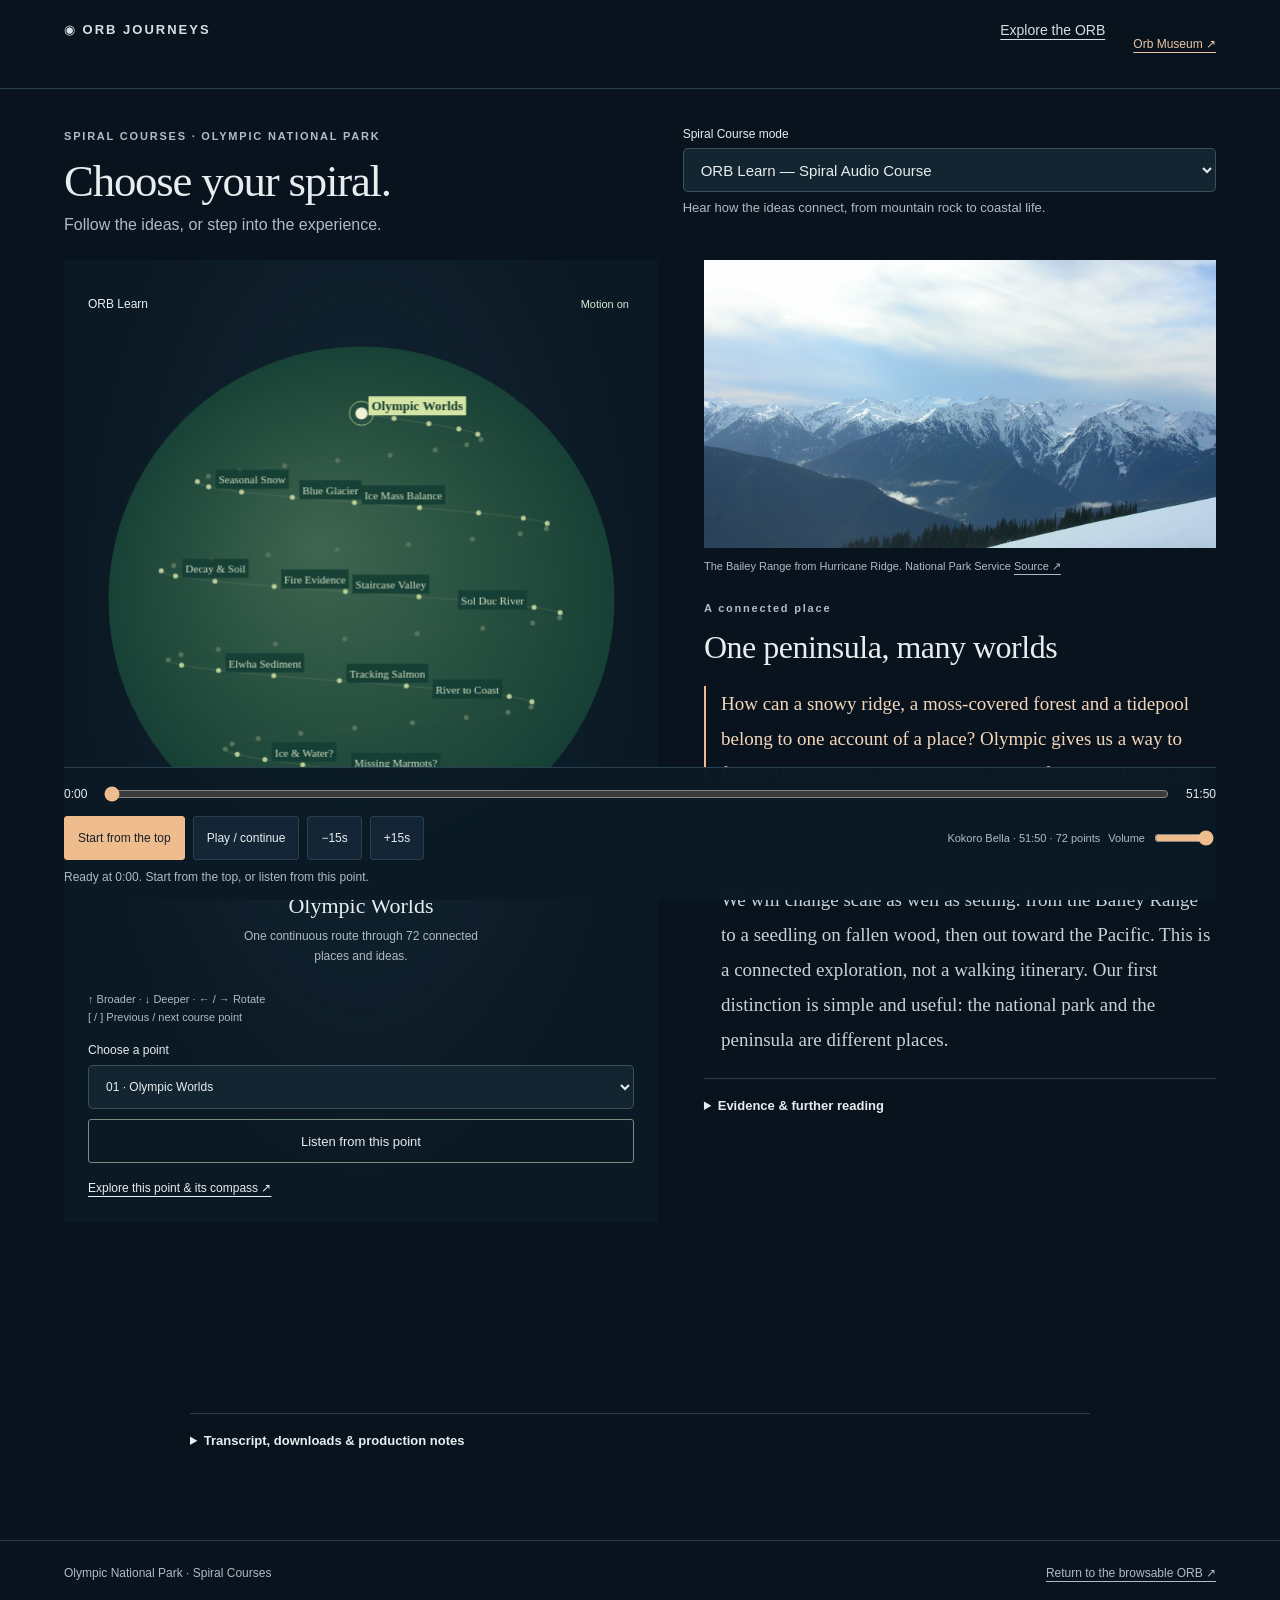
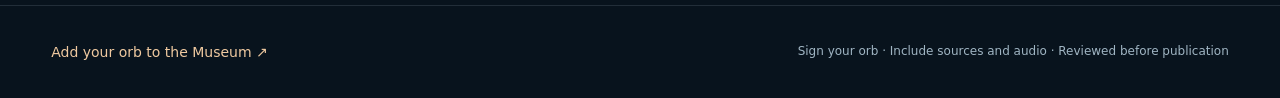
==== commit 34287873: "Connect ORB readers to the community museum Add a consistent Add your ORB entry and preserve the exi" ====
--- a/courses.html
+++ b/courses.html
@@ -134,7 +134,14 @@
 }
 @media(prefers-reduced-motion:reduce){body[data-orb-reader] *,body[data-orb-reader] *::before,body[data-orb-reader] *::after{animation:none!important;transition:none!important;scroll-behavior:auto!important}}
 }
-@media print{.reader-reaches,.reader-point-preview,.reader-library-return,.reader-return-bar,.reader-disclosure{display:none!important}}
+.reader-museum-actions,.reader-contributor{max-width:1440px;margin:0 auto;padding:24px clamp(22px,4vw,64px);border-top:1px solid #b5c9d326;color:#b5c9d5;font:14px/1.6 system-ui,sans-serif}
+.reader-museum-actions{display:flex;align-items:center;justify-content:space-between;flex-wrap:wrap;gap:8px 24px;background:#08131d}
+.reader-museum-actions .reader-museum-add{display:inline-flex;align-items:center;min-height:44px;color:#efc9a0;text-decoration:none;font-weight:500}
+.reader-museum-actions .reader-museum-add:hover{text-decoration:underline}
+.reader-museum-actions .reader-museum-add:focus-visible{outline:2px solid #efc9a0;outline-offset:5px;border-radius:3px}
+.reader-museum-actions span{font-size:12px;color:#a0b5c3}
+.reader-contributor strong{font-weight:500;color:#e6d7c5;overflow-wrap:anywhere}
+@media print{.reader-reaches,.reader-point-preview,.reader-library-return,.reader-return-bar,.reader-disclosure,.reader-museum-actions{display:none!important}}
 
 /* ORB reader family adapters, 2026-09-15.
  * Kept separate from the shared shell: historical readers use opposite meanings
@@ -152,7 +159,8 @@
   body[data-orb-reader="Quinault-orb"][data-orb-page="index"] h1 {font-size:clamp(44px,4.6vw,68px);letter-spacing:-.04em;margin-block:6px 12px}
   body[data-orb-reader="Quinault-orb"][data-orb-page="index"] .dek {font-size:15px;color:#acbcc5;max-width:42ch}
   body[data-orb-reader="Quinault-orb"][data-orb-page="index"] .durations button {font-size:20px;min-height:48px}
-  body[data-orb-reader="Quinault-orb"][data-orb-page="index"] .durations .chosen {background:#23323a}
+  body[data-orb-reader="Quinault-orb"][data-orb-page="index"] .durations .chosen {background:#23323a;color:#f2d4b9}
+  body[data-orb-reader="Quinault-orb"][data-orb-page="index"] .dek br {display:block}
   body[data-orb-reader="Quinault-orb"][data-orb-page="index"] .orb-stage {height:clamp(370px,35vw,560px);background:radial-gradient(ellipse at 50% 48%,#315b7138,transparent 65%)}
   body[data-orb-reader="Quinault-orb"][data-orb-page="index"] .point-list button {font-size:12px;border-bottom-color:#203541}
   body[data-orb-reader="Quinault-orb"][data-orb-page="index"] :is(.point-list .num,.orb-whisper,.map-note,figcaption) {color:#acbcc5}
@@ -453,7 +461,15 @@
     let header=document.querySelector('header .header-inner')||document.querySelector('header');
     if(!header){header=document.createElement('nav');header.className='reader-return-bar';header.setAttribute('aria-label','Library navigation');body.prepend(header);}
     if(header){const existing=[...header.querySelectorAll('a:not(.brand)')].find(a=>/^https:\/\/(?:visualizationcreation\.github\.io|orbiversity\.com)\/orb-archive\/(?:\?.*)?$/.test(a.href));
-      const link=existing||document.createElement('a');link.classList.add('reader-library-return');link.href='https://orbiversity.com/orb-archive/';link.textContent='Orbiversity ↗';link.style.marginTop='0';if(!existing)header.append(link);}
+      const link=existing||document.createElement('a');link.classList.add('reader-library-return');link.href='https://orbiversity.com/orb-archive/';link.textContent='Orb Museum ↗';link.style.marginTop='0';if(!existing)header.append(link);}
+  }
+  // A constant destination keeps private reader data out of URLs and works offline
+  // as a visible entry point. No export or upload happens merely by following it.
+  if(!document.querySelector('.reader-museum-add')){
+    const nav=document.createElement('nav');nav.className='reader-museum-actions';nav.setAttribute('aria-label','Contribute an orb');
+    const link=document.createElement('a');link.className='reader-museum-add';link.href='https://orbiversity.com/orb-archive/submit.html';link.target='_blank';link.rel='noopener';link.textContent='Add your orb to the Museum ↗';
+    const note=document.createElement('span');note.textContent='Sign your orb · Include sources and audio · Reviewed before publication';
+    nav.append(link,note);const reaches=document.querySelector('.reader-reaches');if(reaches)reaches.before(nav);else body.append(nav);
   }
 })();
 
